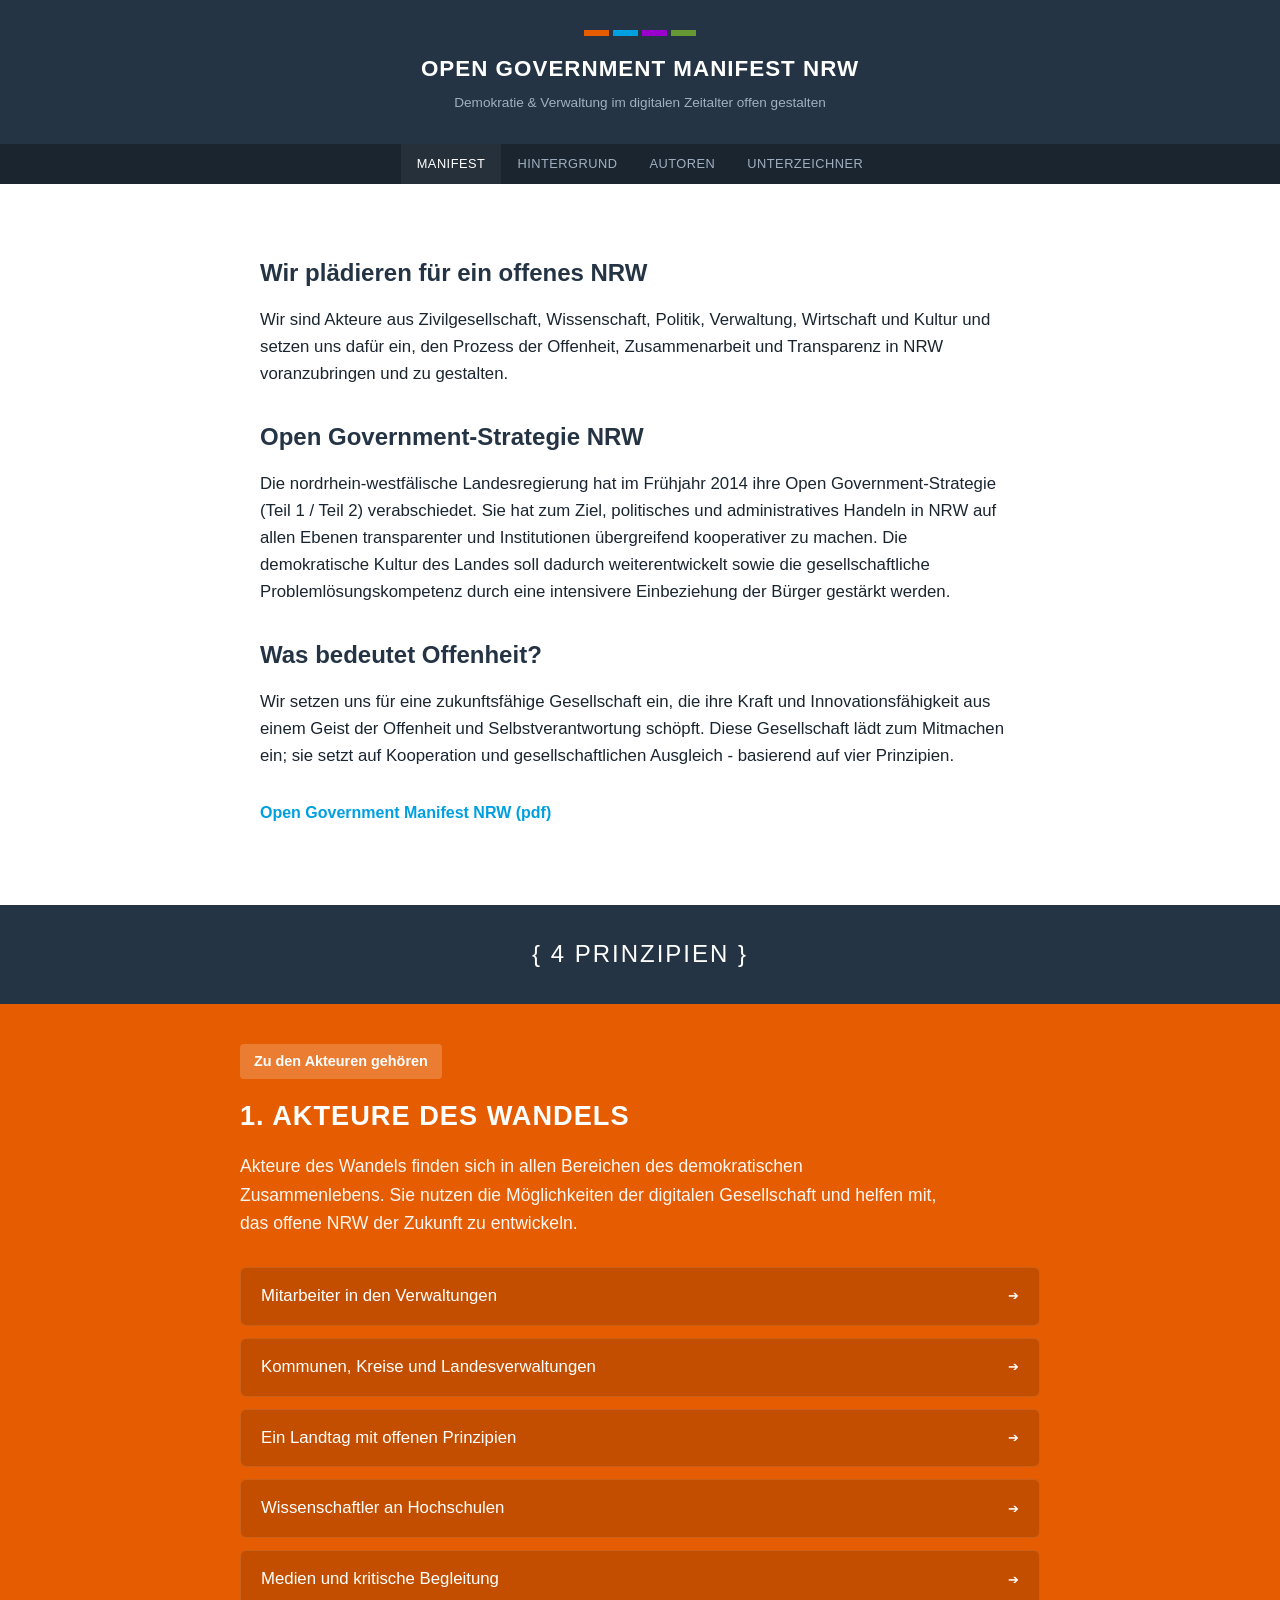
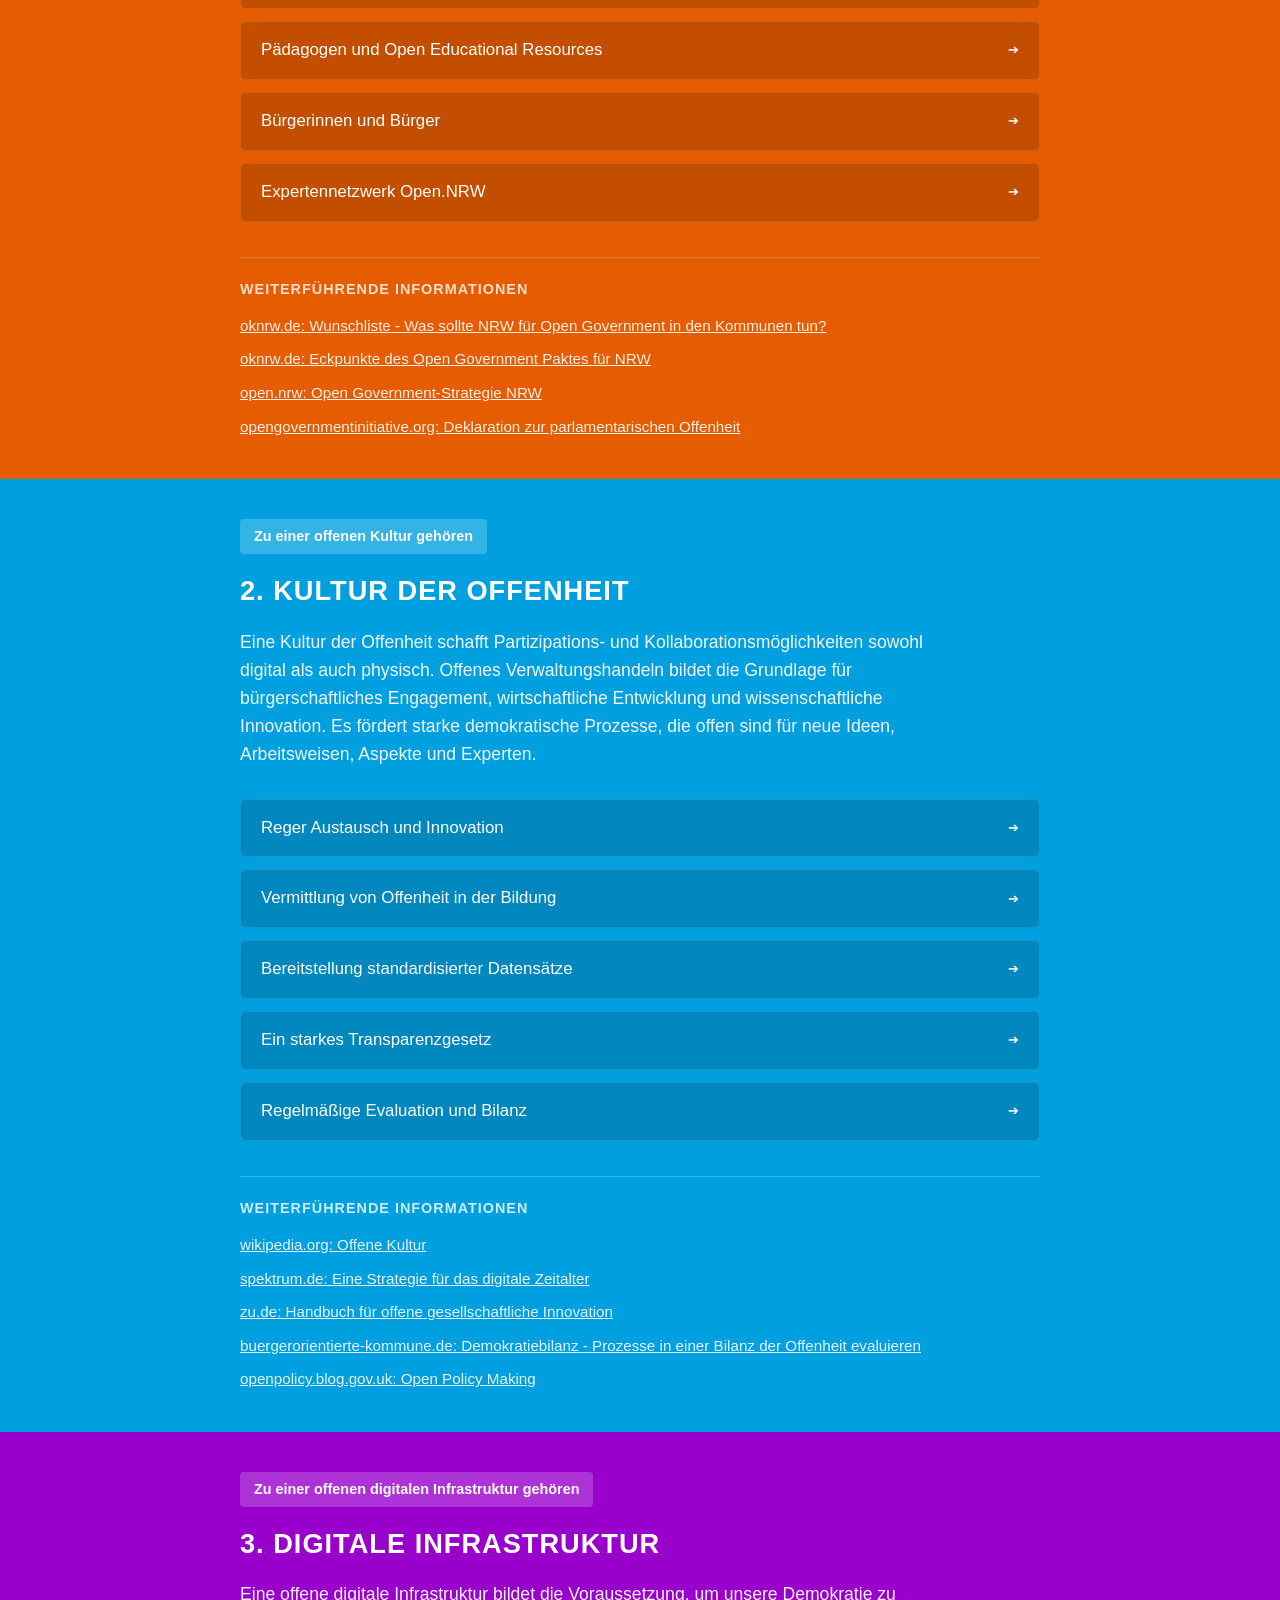
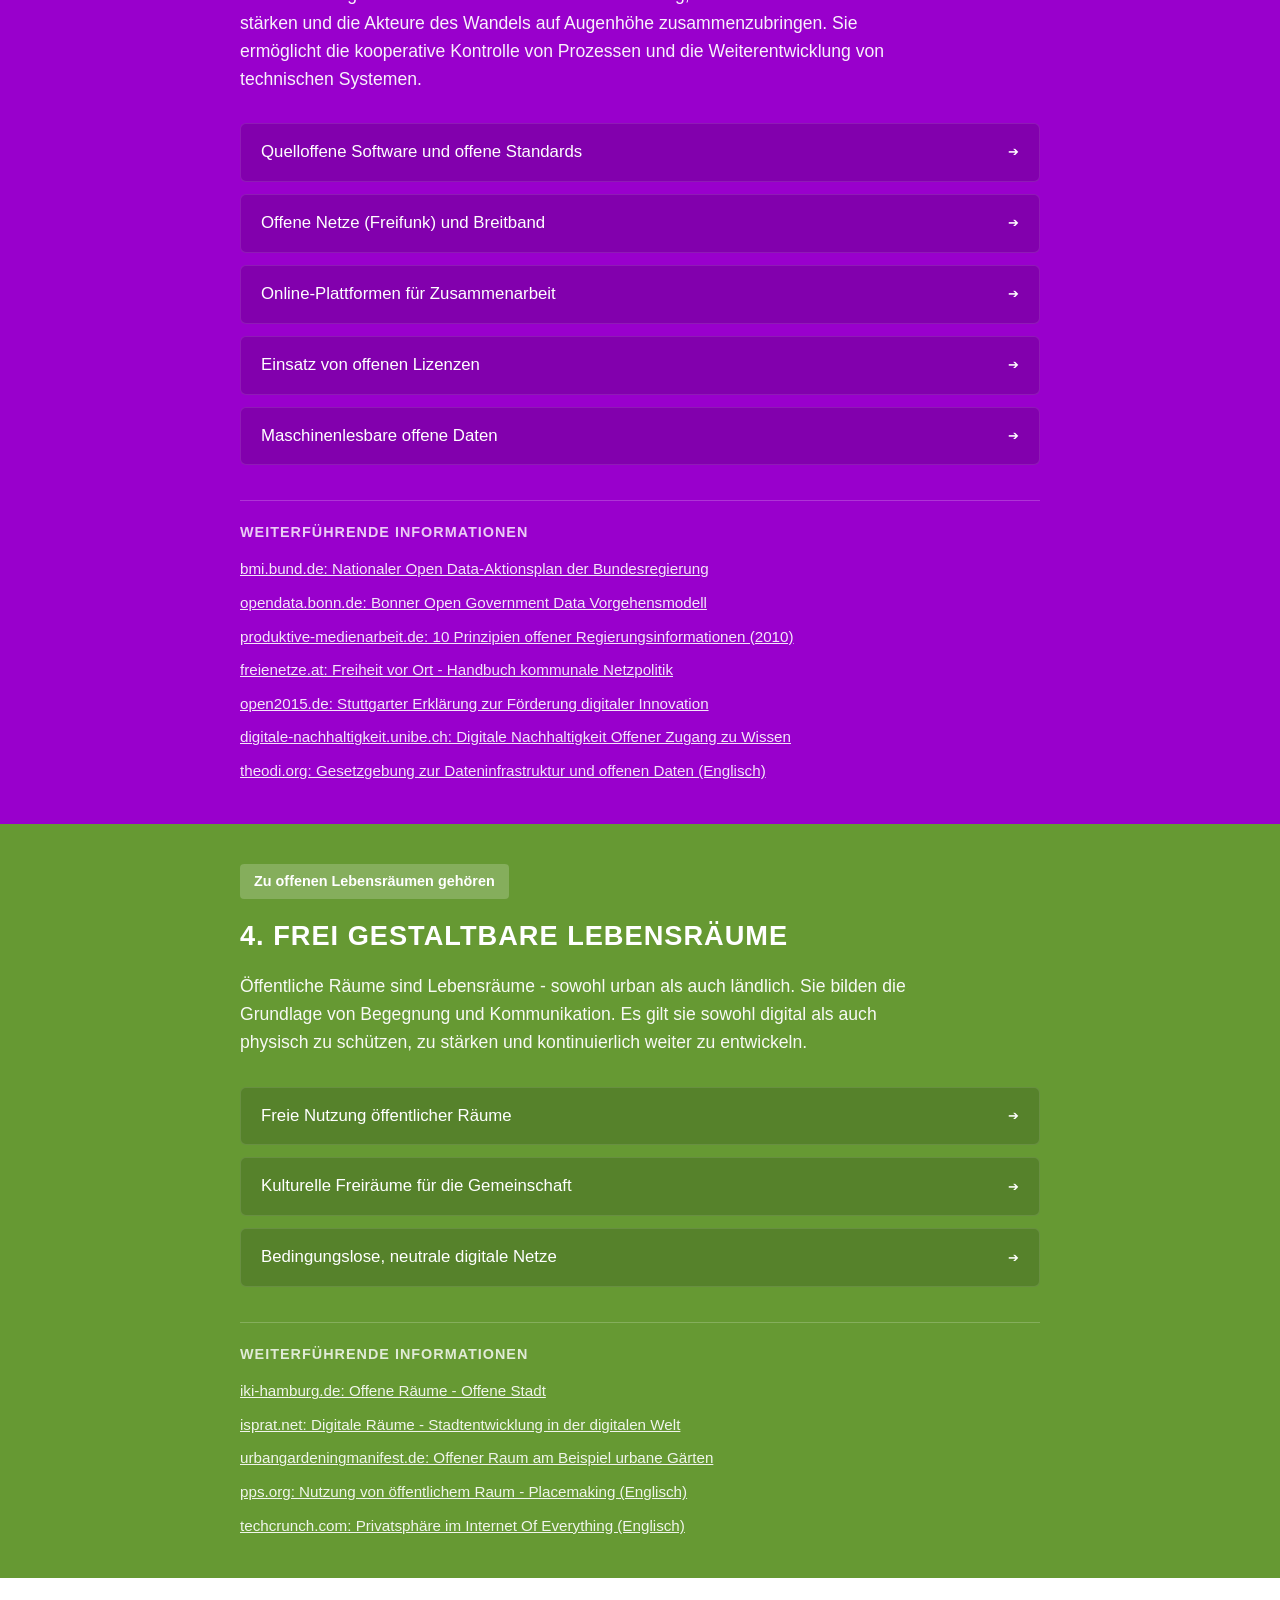
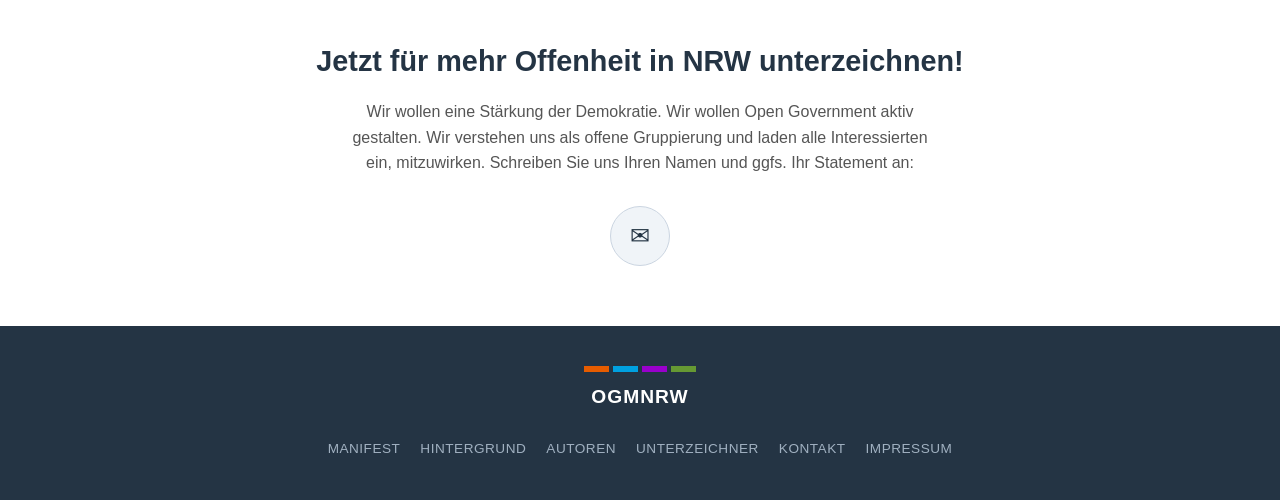
==== docs/index.html @ a428dbbc "Ordner website/ → docs/ umbenennen, index_all.html entfernen Für GitHub Pages muss der Ordner docs/ " ====
<!DOCTYPE html>
<html lang="de">
<head>
    <meta charset="UTF-8">
    <meta name="viewport" content="width=device-width, initial-scale=1.0">
    <title>Open Government Manifest NRW</title>
    <link rel="stylesheet" href="style.css">
</head>
<body>

    <header>
        <div class="logo-container">
            <div class="logo-bars">
                <div class="bar orange"></div>
                <div class="bar blue"></div>
                <div class="bar purple"></div>
                <div class="bar green"></div>
            </div>
            <div class="logo-text">
                <h1>Open Government Manifest NRW</h1>
                <p>Demokratie & Verwaltung im digitalen Zeitalter offen gestalten</p>
            </div>
        </div>
    </header>

    <nav class="page-nav">
        <a href="index.html" class="active">Manifest</a>
        <a href="hintergrund.html">Hintergrund</a>
        <a href="autoren.html">Autoren</a>
        <a href="unterzeichner.html">Unterzeichner</a>
    </nav>

    <main class="container">
        <section class="intro-section">
            <h2>Wir plädieren für ein offenes NRW</h2>
            <p>Wir sind Akteure aus Zivilgesellschaft, Wissenschaft, Politik, Verwaltung, Wirtschaft und Kultur und setzen uns dafür ein, den Prozess der Offenheit, Zusammenarbeit und Transparenz in NRW voranzubringen und zu gestalten.</p>

            <h2>Open Government-Strategie NRW</h2>
            <p>Die nordrhein-westfälische Landesregierung hat im Frühjahr 2014 ihre Open Government-Strategie (Teil 1 / Teil 2) verabschiedet. Sie hat zum Ziel, politisches und administratives Handeln in NRW auf allen Ebenen transparenter und Institutionen übergreifend kooperativer zu machen. Die demokratische Kultur des Landes soll dadurch weiterentwickelt sowie die gesellschaftliche Problemlösungskompetenz durch eine intensivere Einbeziehung der Bürger gestärkt werden.</p>

            <h2>Was bedeutet Offenheit?</h2>
            <p>Wir setzen uns für eine zukunftsfähige Gesellschaft ein, die ihre Kraft und Innovationsfähigkeit aus einem Geist der Offenheit und Selbstverantwortung schöpft. Diese Gesellschaft lädt zum Mitmachen ein; sie setzt auf Kooperation und gesellschaftlichen Ausgleich - basierend auf vier Prinzipien.</p>

            <a href="#" class="download-link">Open Government Manifest NRW (pdf)</a>
        </section>
    </main>

    <div class="prinzipien-header">
        { 4 PRINZIPIEN }
    </div>

    <section class="prinzip-section p1">
        <div class="prinzip-main-content">
            <div class="prinzip-badge">Zu den Akteuren gehören</div>
            <h3>1. Akteure des Wandels</h3>
            <p>Akteure des Wandels finden sich in allen Bereichen des demokratischen Zusammenlebens. Sie nutzen die Möglichkeiten der digitalen Gesellschaft und helfen mit, das offene NRW der Zukunft zu entwickeln.</p>

            <div class="sub-accordion">
                <div class="sub-accordion-header">Mitarbeiter in den Verwaltungen <span class="sub-accordion-icon">➔</span></div>
                <div class="sub-accordion-body"><div class="sub-accordion-content">Mitarbeiter in den Verwaltungen, die offene Schnittstellen in ihrer Arbeit entwickeln und sich für eine Öffnung der Daten einsetzen sowie diese nach innen und nach außen nutzbar machen und nutzen.</div></div>
            </div>
            <div class="sub-accordion">
                <div class="sub-accordion-header">Kommunen, Kreise und Landesverwaltungen <span class="sub-accordion-icon">➔</span></div>
                <div class="sub-accordion-body"><div class="sub-accordion-content">Kommunen, Kreise und Landesverwaltungen bzw. -einrichtungen, die ihre politischen und administrativen Prozesse öffnen, um Bürger und Wirtschaft einzubeziehen.</div></div>
            </div>
            <div class="sub-accordion">
                <div class="sub-accordion-header">Ein Landtag mit offenen Prinzipien <span class="sub-accordion-icon">➔</span></div>
                <div class="sub-accordion-body"><div class="sub-accordion-content">Ein Landtag, der die in der Deklaration zur parlamentarischen Offenheit definierten Prinzipien als seine eigenen annimmt und in seiner gesamten Organisation aktiv lebt.</div></div>
            </div>
            <div class="sub-accordion">
                <div class="sub-accordion-header">Wissenschaftler an Hochschulen <span class="sub-accordion-icon">➔</span></div>
                <div class="sub-accordion-body"><div class="sub-accordion-content">Wissenschaftler an Hochschulen, die ihre Forschungsdaten offenlegen und in frei zugänglichen Publikationen veröffentlichen.</div></div>
            </div>
            <div class="sub-accordion">
                <div class="sub-accordion-header">Medien und kritische Begleitung <span class="sub-accordion-icon">➔</span></div>
                <div class="sub-accordion-body"><div class="sub-accordion-content">Medien, die den Prozess kritisch begleiten, offene Daten selber nutzen, aufbereiten und der Öffentlichkeit zugänglich machen.</div></div>
            </div>
            <div class="sub-accordion">
                <div class="sub-accordion-header">Pädagogen und Open Educational Resources <span class="sub-accordion-icon">➔</span></div>
                <div class="sub-accordion-body"><div class="sub-accordion-content">Pädagogen, die ihre Lehr- und Lernmaterialien zur freien Verwendung als Open Educational Resource (OER) bereitstellen.</div></div>
            </div>
            <div class="sub-accordion">
                <div class="sub-accordion-header">Bürgerinnen und Bürger <span class="sub-accordion-icon">➔</span></div>
                <div class="sub-accordion-body"><div class="sub-accordion-content">Bürgerinnen und Bürger, die sich für eine demokratische Erneuerung auf den verschiedenen staatlichen Ebenen einsetzen und vielfältigste Kompetenzen einbringen.</div></div>
            </div>
            <div class="sub-accordion">
                <div class="sub-accordion-header">Expertennetzwerk Open.NRW <span class="sub-accordion-icon">➔</span></div>
                <div class="sub-accordion-body"><div class="sub-accordion-content">Das Expertennetzwerk Open.NRW als (kommunales) Kompetenzzentrum für Offenheit in NRW, um die verfügbaren Ressourcen für ein zukunftsfähiges und demokratisches Land transparent zu bündeln.</div></div>
            </div>

            <div class="info-links">
                <h4>Weiterführende Informationen</h4>
                <ul>
                    <li><a href="#">oknrw.de: Wunschliste - Was sollte NRW für Open Government in den Kommunen tun?</a></li>
                    <li><a href="#">oknrw.de: Eckpunkte des Open Government Paktes für NRW</a></li>
                    <li><a href="#">open.nrw: Open Government-Strategie NRW</a></li>
                    <li><a href="#">opengovernmentinitiative.org: Deklaration zur parlamentarischen Offenheit</a></li>
                </ul>
            </div>
        </div>
    </section>

    <section class="prinzip-section p2">
        <div class="prinzip-main-content">
            <div class="prinzip-badge">Zu einer offenen Kultur gehören</div>
            <h3>2. Kultur der Offenheit</h3>
            <p>Eine Kultur der Offenheit schafft Partizipations- und Kollaborationsmöglichkeiten sowohl digital als auch physisch. Offenes Verwaltungshandeln bildet die Grundlage für bürgerschaftliches Engagement, wirtschaftliche Entwicklung und wissenschaftliche Innovation. Es fördert starke demokratische Prozesse, die offen sind für neue Ideen, Arbeitsweisen, Aspekte und Experten.</p>

            <div class="sub-accordion">
                <div class="sub-accordion-header">Reger Austausch und Innovation <span class="sub-accordion-icon">➔</span></div>
                <div class="sub-accordion-body"><div class="sub-accordion-content">Ein reger Austausch zwischen allen Akteuren zur Förderung der Innovation - auch und vor allem in der Verwaltung. Durch Mobilisierung von internem und externem Wissen auf Augenhöhe können Veränderungsprozesse besser und schneller vollzogen werden.</div></div>
            </div>
            <div class="sub-accordion">
                <div class="sub-accordion-header">Vermittlung von Offenheit in der Bildung <span class="sub-accordion-icon">➔</span></div>
                <div class="sub-accordion-body"><div class="sub-accordion-content">Vermittlung von Offenheit, Transparenz, Medienkompetenz, Inklusion und Integration in der Bildung. Die informationelle Selbstbestimmung muss rechtlich und technisch abgesichert werden.</div></div>
            </div>
            <div class="sub-accordion">
                <div class="sub-accordion-header">Bereitstellung standardisierter Datensätze <span class="sub-accordion-icon">➔</span></div>
                <div class="sub-accordion-body"><div class="sub-accordion-content">Die selbstverständliche Bereitstellung von Ergebnissen des Verwaltungshandelns in standardisierten Datensätzen. Die Offenlegung von amtlichen Daten stärkt unsere Demokratie und verringert die Korruption schon im Ansatz. Ergebnisse von Verwaltungsprozessen dürfen nicht verborgen bleiben. Land und Verwaltung haben hier nichts zu verbergen.</div></div>
            </div>
            <div class="sub-accordion">
                <div class="sub-accordion-header">Ein starkes Transparenzgesetz <span class="sub-accordion-icon">➔</span></div>
                <div class="sub-accordion-body"><div class="sub-accordion-content">Ein Transparenzgesetz, damit Verträge zur Daseinsvorsorge, Gutachten, Statistiken, Verwaltungsvorschriften, öffentliche Pläne, Geodaten und vieles mehr für jedermann einfach in einem zentralen und kostenlosen Informationsregister veröffentlicht werden.</div></div>
            </div>
            <div class="sub-accordion">
                <div class="sub-accordion-header">Regelmäßige Evaluation und Bilanz <span class="sub-accordion-icon">➔</span></div>
                <div class="sub-accordion-body"><div class="sub-accordion-content">Eine regelmäßige Evaluation der Prozesse in einer Bilanz der Offenheit, die alle Akteure in ständiger Zusammenarbeit erstellen.</div></div>
            </div>

            <div class="info-links">
                <h4>Weiterführende Informationen</h4>
                <ul>
                    <li><a href="#">wikipedia.org: Offene Kultur</a></li>
                    <li><a href="#">spektrum.de: Eine Strategie für das digitale Zeitalter</a></li>
                    <li><a href="#">zu.de: Handbuch für offene gesellschaftliche Innovation</a></li>
                    <li><a href="#">buergerorientierte-kommune.de: Demokratiebilanz - Prozesse in einer Bilanz der Offenheit evaluieren</a></li>
                    <li><a href="#">openpolicy.blog.gov.uk: Open Policy Making</a></li>
                </ul>
            </div>
        </div>
    </section>

    <section class="prinzip-section p3">
        <div class="prinzip-main-content">
            <div class="prinzip-badge">Zu einer offenen digitalen Infrastruktur gehören</div>
            <h3>3. Digitale Infrastruktur</h3>
            <p>Eine offene digitale Infrastruktur bildet die Voraussetzung, um unsere Demokratie zu stärken und die Akteure des Wandels auf Augenhöhe zusammenzubringen. Sie ermöglicht die kooperative Kontrolle von Prozessen und die Weiterentwicklung von technischen Systemen.</p>

            <div class="sub-accordion">
                <div class="sub-accordion-header">Quelloffene Software und offene Standards <span class="sub-accordion-icon">➔</span></div>
                <div class="sub-accordion-body"><div class="sub-accordion-content">Die Verwendung von quelloffener Software, offenen Schnittstellen und offenen Standards um Interoperabilität, Nachhaltigkeit und Innovationen zu stärken.</div></div>
            </div>
            <div class="sub-accordion">
                <div class="sub-accordion-header">Offene Netze (Freifunk) und Breitband <span class="sub-accordion-icon">➔</span></div>
                <div class="sub-accordion-body"><div class="sub-accordion-content">Die Bereitstellung von offenen Netzen (Freifunk) und der Ausbau des Breitbandnetzes.</div></div>
            </div>
            <div class="sub-accordion">
                <div class="sub-accordion-header">Online-Plattformen für Zusammenarbeit <span class="sub-accordion-icon">➔</span></div>
                <div class="sub-accordion-body"><div class="sub-accordion-content">Die Bereitstellung von Online-Plattformen und Werkzeugen um Dialog, Partizipation und Zusammenarbeit zu fördern.</div></div>
            </div>
            <div class="sub-accordion">
                <div class="sub-accordion-header">Einsatz von offenen Lizenzen <span class="sub-accordion-icon">➔</span></div>
                <div class="sub-accordion-body"><div class="sub-accordion-content">Der Einsatz von offenen Lizenzen, um den Zugang und die Weiterverarbeitung von Bildungs- und Wissensressourcen zu ermöglichen.</div></div>
            </div>
            <div class="sub-accordion">
                <div class="sub-accordion-header">Maschinenlesbare offene Daten <span class="sub-accordion-icon">➔</span></div>
                <div class="sub-accordion-body"><div class="sub-accordion-content">Die Bereitstellung von offenen Daten in strukturierter, maschinenlesbarer Form oder über eine offene Schnittstelle, sodass sie kostenfrei zugänglich sind und weiterverarbeitet und weiterverbreitet werden können.</div></div>
            </div>

            <div class="info-links">
                <h4>Weiterführende Informationen</h4>
                <ul>
                    <li><a href="#">bmi.bund.de: Nationaler Open Data-Aktionsplan der Bundesregierung</a></li>
                    <li><a href="#">opendata.bonn.de: Bonner Open Government Data Vorgehensmodell</a></li>
                    <li><a href="#">produktive-medienarbeit.de: 10 Prinzipien offener Regierungsinformationen (2010)</a></li>
                    <li><a href="#">freienetze.at: Freiheit vor Ort - Handbuch kommunale Netzpolitik</a></li>
                    <li><a href="#">open2015.de: Stuttgarter Erklärung zur Förderung digitaler Innovation</a></li>
                    <li><a href="#">digitale-nachhaltigkeit.unibe.ch: Digitale Nachhaltigkeit Offener Zugang zu Wissen</a></li>
                    <li><a href="#">theodi.org: Gesetzgebung zur Dateninfrastruktur und offenen Daten (Englisch)</a></li>
                </ul>
            </div>
        </div>
    </section>

    <section class="prinzip-section p4">
        <div class="prinzip-main-content">
            <div class="prinzip-badge">Zu offenen Lebensräumen gehören</div>
            <h3>4. Frei gestaltbare Lebensräume</h3>
            <p>Öffentliche Räume sind Lebensräume - sowohl urban als auch ländlich. Sie bilden die Grundlage von Begegnung und Kommunikation. Es gilt sie sowohl digital als auch physisch zu schützen, zu stärken und kontinuierlich weiter zu entwickeln.</p>

            <div class="sub-accordion">
                <div class="sub-accordion-header">Freie Nutzung öffentlicher Räume <span class="sub-accordion-icon">➔</span></div>
                <div class="sub-accordion-body"><div class="sub-accordion-content">Die freie Nutzung von öffentlichen Plätzen und Wegen als Orte der Begegnung ohne kommerziellen Zwang. Sie sind Teil einer lebenswerten und lebendigen Kommune.</div></div>
            </div>
            <div class="sub-accordion">
                <div class="sub-accordion-header">Kulturelle Freiräume für die Gemeinschaft <span class="sub-accordion-icon">➔</span></div>
                <div class="sub-accordion-body"><div class="sub-accordion-content">Kulturelle Freiräume, deren Bedeutung sich nicht nur am monetären Wert ihrer Flächen bemisst, sondern an der Relevanz für die Gemeinschaft.</div></div>
            </div>
            <div class="sub-accordion">
                <div class="sub-accordion-header">Bedingungslose, neutrale digitale Netze <span class="sub-accordion-icon">➔</span></div>
                <div class="sub-accordion-body"><div class="sub-accordion-content">Bedingungslos öffentliche und neutrale digitale Netze und Räume, die den Austausch von Information und die Kommunikation erweitern.</div></div>
            </div>

            <div class="info-links">
                <h4>Weiterführende Informationen</h4>
                <ul>
                    <li><a href="#">iki-hamburg.de: Offene Räume - Offene Stadt</a></li>
                    <li><a href="#">isprat.net: Digitale Räume - Stadtentwicklung in der digitalen Welt</a></li>
                    <li><a href="#">urbangardeningmanifest.de: Offener Raum am Beispiel urbane Gärten</a></li>
                    <li><a href="#">pps.org: Nutzung von öffentlichem Raum - Placemaking (Englisch)</a></li>
                    <li><a href="#">techcrunch.com: Privatsphäre im Internet Of Everything (Englisch)</a></li>
                </ul>
            </div>
        </div>
    </section>

    <section class="cta-section">
        <h2>Jetzt für mehr Offenheit in NRW unterzeichnen!</h2>
        <p>Wir wollen eine Stärkung der Demokratie. Wir wollen Open Government aktiv gestalten. Wir verstehen uns als offene Gruppierung und laden alle Interessierten ein, mitzuwirken. Schreiben Sie uns Ihren Namen und ggfs. Ihr Statement an:</p>
        <a href="mailto:info@example.com" class="mail-icon-btn" aria-label="E-Mail senden">
            ✉
        </a>
    </section>

    <footer>
        <div class="footer-content">
            <div class="footer-logo">
                <div class="logo-bars">
                    <div class="bar orange"></div>
                    <div class="bar blue"></div>
                    <div class="bar purple"></div>
                    <div class="bar green"></div>
                </div>
                <span>OGMNRW</span>
            </div>
            <nav class="footer-links">
                <a href="index.html">Manifest</a>
                <a href="hintergrund.html">Hintergrund</a>
                <a href="autoren.html">Autoren</a>
                <a href="unterzeichner.html">Unterzeichner</a>
                <a href="mailto:info@example.com">Kontakt</a>
                <a href="#">Impressum</a>
            </nav>
        </div>
    </footer>

    <script src="app.js"></script>
</body>
</html>
---- docs/style.css ----
/* --- Basis-Setup & Typografie --- */
* {
    box-sizing: border-box;
    margin: 0;
    padding: 0;
}

body {
    font-family: -apple-system, BlinkMacSystemFont, "Segoe UI", Roboto, Helvetica, Arial, sans-serif;
    color: #1a2530;
    background-color: #ffffff;
    line-height: 1.6;
}

h1, h2, h3, h4 {
    font-weight: 700;
}

/* --- Header (Zentriert) --- */
header {
    background-color: #243444;
    color: #ffffff;
    padding: 30px 20px;
    position: relative;
    display: flex;
    flex-direction: column;
    align-items: center;
    text-align: center;
}

.logo-container {
    display: flex;
    flex-direction: column;
    align-items: center;
    gap: 15px;
}

.logo-bars {
    display: flex;
    gap: 4px;
}

.bar {
    width: 25px;
    height: 6px;
}
.bar.orange { background-color: #e65c00; }
.bar.blue   { background-color: #00a0e0; }
.bar.purple { background-color: #9900cc; }
.bar.green  { background-color: #669933; }

.logo-text h1 {
    font-size: 1.4rem;
    letter-spacing: 1px;
    text-transform: uppercase;
    margin-bottom: 5px;
}

.logo-text p {
    font-size: 0.85rem;
    color: #a0b0c0;
    max-width: 500px;
}

.menu-toggle {
    position: absolute;
    right: 20px;
    top: 30px;
    background: none;
    border: none;
    color: white;
    font-size: 1.5rem;
    cursor: pointer;
}

/* --- Main Content (Intro) --- */
.container {
    max-width: 800px;
    margin: 0 auto;
    padding: 40px 20px;
}

.intro-section {
    margin-bottom: 40px;
}

.intro-section h2 {
    font-size: 1.5rem;
    margin-top: 30px;
    margin-bottom: 15px;
    color: #243444;
}

.intro-section p {
    margin-bottom: 15px;
    font-size: 1.05rem;
}

.download-link {
    display: inline-block;
    margin-top: 15px;
    color: #00a0e0;
    text-decoration: none;
    font-weight: bold;
}

.download-link:hover {
    text-decoration: underline;
}

/* --- Prinzipien Header --- */
.prinzipien-header {
    background-color: #243444;
    color: white;
    text-align: center;
    padding: 30px 20px;
    font-size: 1.5rem;
    text-transform: uppercase;
    letter-spacing: 2px;
}

/* --- Haupt-Blöcke (Prinzipien) --- */
.prinzip-section {
    color: white;
    padding: 40px 20px;
}

.prinzip-main-content {
    max-width: 800px;
    margin: 0 auto;
}

.prinzip-badge {
    display: inline-block;
    background-color: rgba(255, 255, 255, 0.2);
    padding: 6px 14px;
    border-radius: 4px;
    font-size: 0.9rem;
    margin-bottom: 15px;
    font-weight: bold;
}

.prinzip-section h3 {
    font-size: 1.7rem;
    text-transform: uppercase;
    margin-bottom: 15px;
    letter-spacing: 1px;
}

.prinzip-section > .prinzip-main-content > p {
    font-size: 1.1rem;
    max-width: 700px;
    opacity: 0.95;
    margin-bottom: 30px;
}

/* --- Absatz-Akkordeons --- */
.sub-accordion {
    background-color: rgba(0, 0, 0, 0.15);
    border-radius: 6px;
    margin-bottom: 12px;
    overflow: hidden;
    border: 1px solid rgba(255, 255, 255, 0.1);
}

.sub-accordion-header {
    padding: 15px 20px;
    cursor: pointer;
    display: flex;
    justify-content: space-between;
    align-items: center;
    gap: 15px;
    font-size: 1.05rem;
    font-weight: 500;
    user-select: none;
}

.sub-accordion-header:hover {
    background-color: rgba(255, 255, 255, 0.05);
}

.sub-accordion-icon {
    font-size: 0.8rem;
    transition: transform 0.2s ease;
    flex-shrink: 0;
}

.sub-accordion.active .sub-accordion-icon {
    transform: rotate(90deg);
}

.sub-accordion-body {
    max-height: 0;
    overflow: hidden;
    transition: max-height 0.25s ease-out;
    background-color: rgba(0, 0, 0, 0.08);
}

.sub-accordion.active .sub-accordion-body {
    max-height: 300px;
}

.sub-accordion-content {
    padding: 15px 20px 20px 20px;
    font-size: 1rem;
    opacity: 0.9;
    line-height: 1.5;
    border-top: 1px solid rgba(255, 255, 255, 0.05);
}

/* --- Link-Sektionen im Block --- */
.info-links {
    margin-top: 35px;
    border-top: 1px solid rgba(255, 255, 255, 0.2);
    padding-top: 20px;
}

.info-links h4 {
    font-size: 0.9rem;
    text-transform: uppercase;
    letter-spacing: 1px;
    margin-bottom: 12px;
    color: rgba(255, 255, 255, 0.8);
}

.info-links ul {
    list-style: none;
    display: flex;
    flex-direction: column;
    gap: 8px;
}

.info-links a {
    color: white;
    text-decoration: underline;
    font-size: 0.95rem;
    opacity: 0.9;
}

.info-links a:hover {
    opacity: 1;
}

/* Farb-Zuweisungen */
.p1 { background-color: #e65c00; }
.p2 { background-color: #00a0e0; }
.p3 { background-color: #9900cc; }
.p4 { background-color: #669933; }

/* --- Call to Action & Sign Section --- */
.cta-section {
    text-align: center;
    padding: 60px 20px;
    background-color: #ffffff;
}

.cta-section h2 {
    font-size: 1.8rem;
    margin-bottom: 15px;
    color: #243444;
}

.cta-section p {
    max-width: 600px;
    margin: 0 auto 30px auto;
    color: #555;
}

.mail-icon-btn {
    display: inline-flex;
    align-items: center;
    justify-content: center;
    width: 60px;
    height: 60px;
    border-radius: 50%;
    background-color: #f0f4f8;
    border: 1px solid #cbd5e1;
    color: #243444;
    font-size: 1.5rem;
    text-decoration: none;
    transition: background-color 0.2s;
}

.mail-icon-btn:hover {
    background-color: #e2e8f0;
}

/* --- Footer (Zentriert) --- */
footer {
    background-color: #243444;
    color: #ffffff;
    padding: 40px 20px;
    font-size: 0.85rem;
}

.footer-content {
    max-width: 1000px;
    margin: 0 auto;
    display: flex;
    flex-direction: column;
    align-items: center;
    gap: 25px;
    text-align: center;
}

.footer-logo {
    display: flex;
    flex-direction: column;
    align-items: center;
    gap: 10px;
}

.footer-logo span {
    font-weight: bold;
    font-size: 1.2rem;
    letter-spacing: 1px;
}

.footer-links {
    display: flex;
    flex-wrap: wrap;
    justify-content: center;
    gap: 20px;
}

.footer-links a {
    color: #a0b0c0;
    text-decoration: none;
    text-transform: uppercase;
    letter-spacing: 0.5px;
}

.footer-links a:hover {
    color: #ffffff;
}

/* --- Seiten-Navigation --- */
.page-nav {
    background-color: #1a2530;
    display: flex;
    justify-content: center;
    flex-wrap: wrap;
    padding: 0 20px;
}

.page-nav a {
    color: #a0b0c0;
    text-decoration: none;
    padding: 10px 16px;
    font-size: 0.8rem;
    text-transform: uppercase;
    letter-spacing: 0.5px;
    display: block;
}

.page-nav a:hover,
.page-nav a.active {
    color: #ffffff;
    background-color: rgba(255, 255, 255, 0.05);
}

/* --- Abschnitts-Titel (Autoren, Hintergrund, Unterzeichner) --- */
.section-title {
    font-size: 1.6rem;
    color: #243444;
    margin-top: 10px;
    margin-bottom: 30px;
    text-transform: uppercase;
    letter-spacing: 1px;
    border-bottom: 2px solid #243444;
    padding-bottom: 8px;
    text-align: center;
}

/* Direkte Absätze im Container (Hintergrund-Seite) */
.container > p {
    margin-bottom: 20px;
    font-size: 1.05rem;
}

/* --- Personen-Karten (Autoren-Seite) --- */
.person-card {
    background: #f8fafc;
    border: 1px solid #e2e8f0;
    border-radius: 8px;
    padding: 25px;
    margin-bottom: 25px;
    display: flex;
    flex-direction: column;
    gap: 15px;
}

.person-card.kern {
    border-left: 5px solid #00a0e0;
}

.person-card.unterstuetzer {
    border-left: 5px solid #669933;
}

.person-header {
    display: flex;
    align-items: center;
    gap: 20px;
}

.avatar-placeholder {
    width: 60px;
    height: 60px;
    background-color: #cbd5e1;
    border-radius: 50%;
    display: flex;
    align-items: center;
    justify-content: center;
    color: #475569;
    font-weight: bold;
    font-size: 1.2rem;
    flex-shrink: 0;
}

.person-name {
    font-size: 1.3rem;
    color: #243444;
    font-weight: 700;
}

.quote {
    font-style: italic;
    color: #475569;
    padding-left: 15px;
    border-left: 3px solid #cbd5e1;
    font-size: 1.05rem;
}

.bio {
    font-size: 0.95rem;
    color: #334155;
}

/* --- Hintergrund-Seite --- */
.question-box {
    background-color: #f1f5f9;
    border-left: 4px solid #00a0e0;
    padding: 20px;
    margin: 30px 0;
    border-radius: 0 6px 6px 0;
}

.question-box h3 {
    font-size: 1.2rem;
    color: #1e293b;
    margin-bottom: 10px;
    line-height: 1.4;
}

.question-box p {
    margin-bottom: 0;
    font-weight: 600;
    color: #00a0e0;
}

.sub-heading {
    font-size: 1.3rem;
    margin-top: 35px;
    margin-bottom: 15px;
    border-left: 4px solid #e65c00;
    padding-left: 12px;
    color: #243444;
}

/* --- Unterzeichner-Seite --- */
.sig-list {
    display: flex;
    flex-direction: column;
    gap: 15px;
}

.sig-card {
    background: #f8fafc;
    border: 1px solid #e2e8f0;
    border-left: 4px solid #243444;
    border-radius: 6px;
    padding: 18px 20px;
}

.sig-header {
    font-size: 1.1rem;
    margin-bottom: 5px;
}

.sig-name {
    font-weight: 700;
    color: #1a2530;
}

.sig-title {
    color: #475569;
    font-size: 0.95rem;
    margin-left: 5px;
}

.sig-quote {
    font-style: italic;
    color: #334155;
    margin-top: 8px;
    padding-left: 12px;
    border-left: 2px solid #cbd5e1;
    font-size: 0.98rem;
}
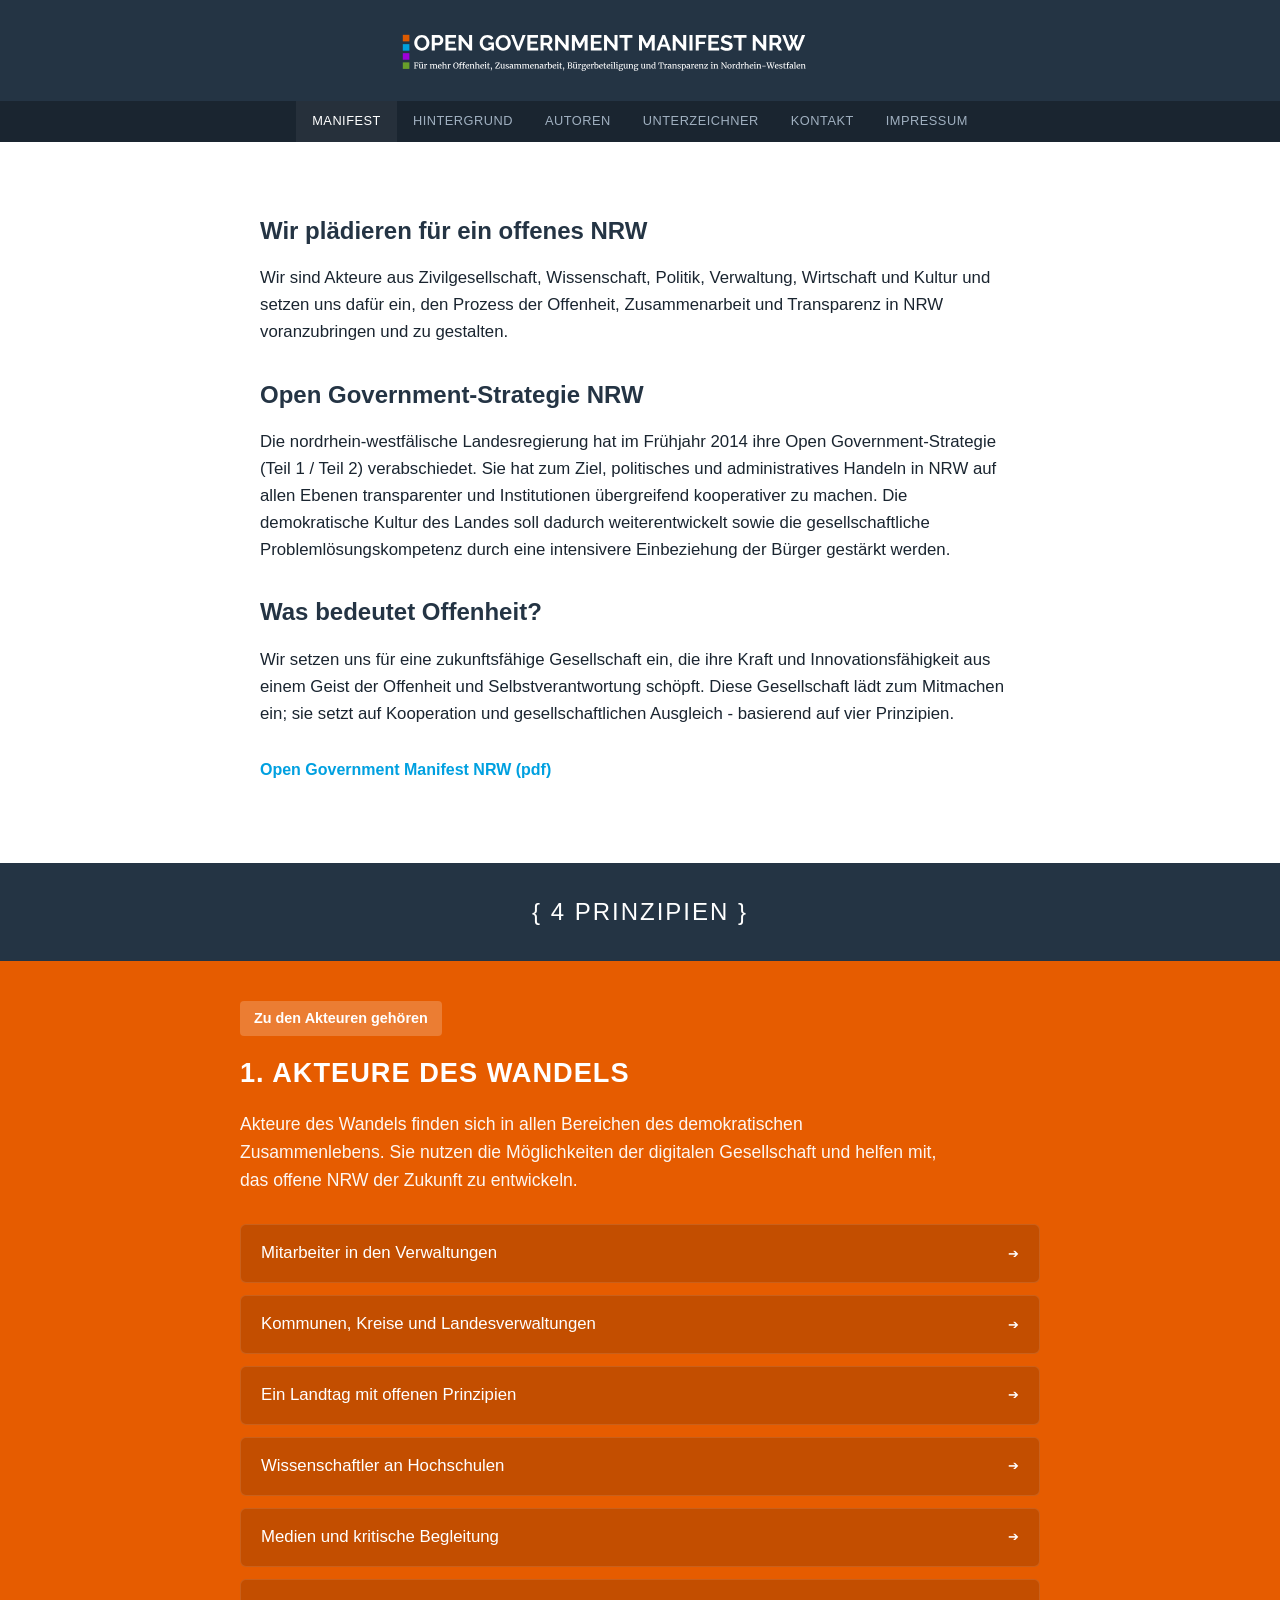
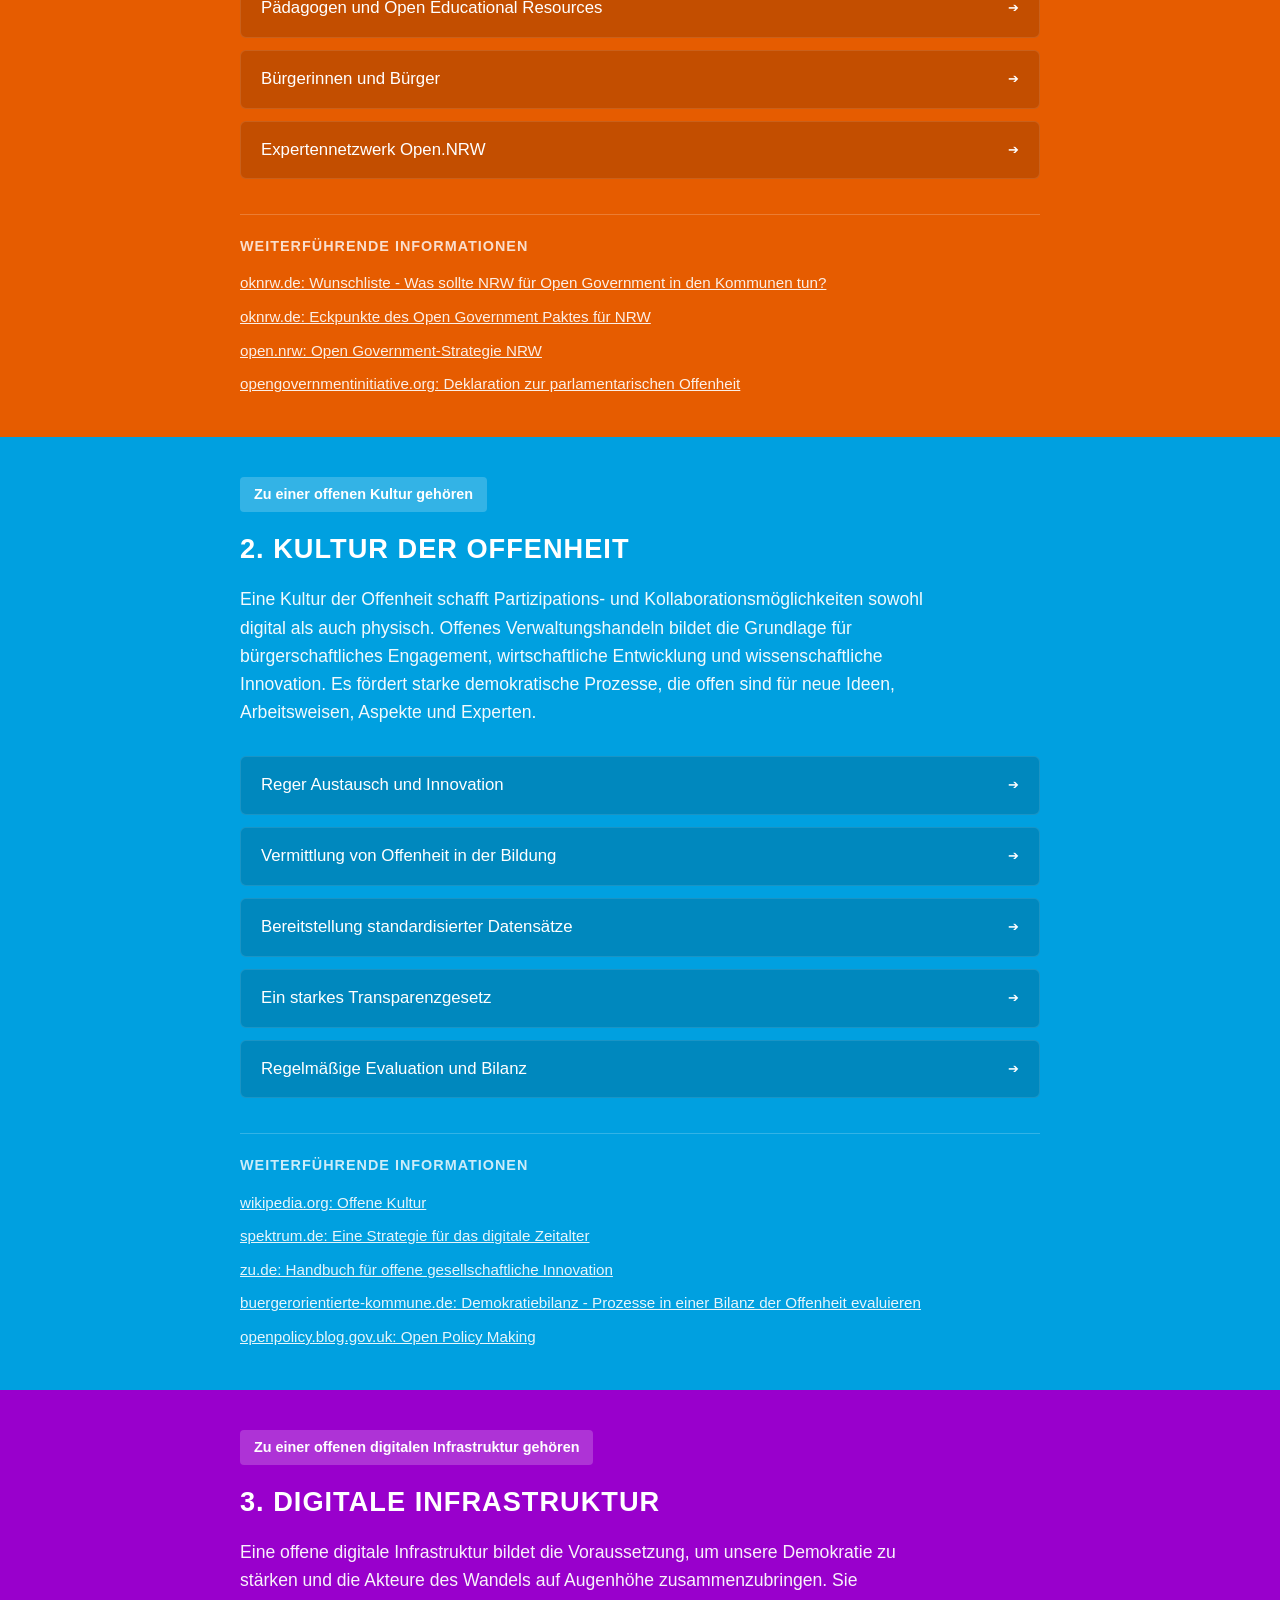
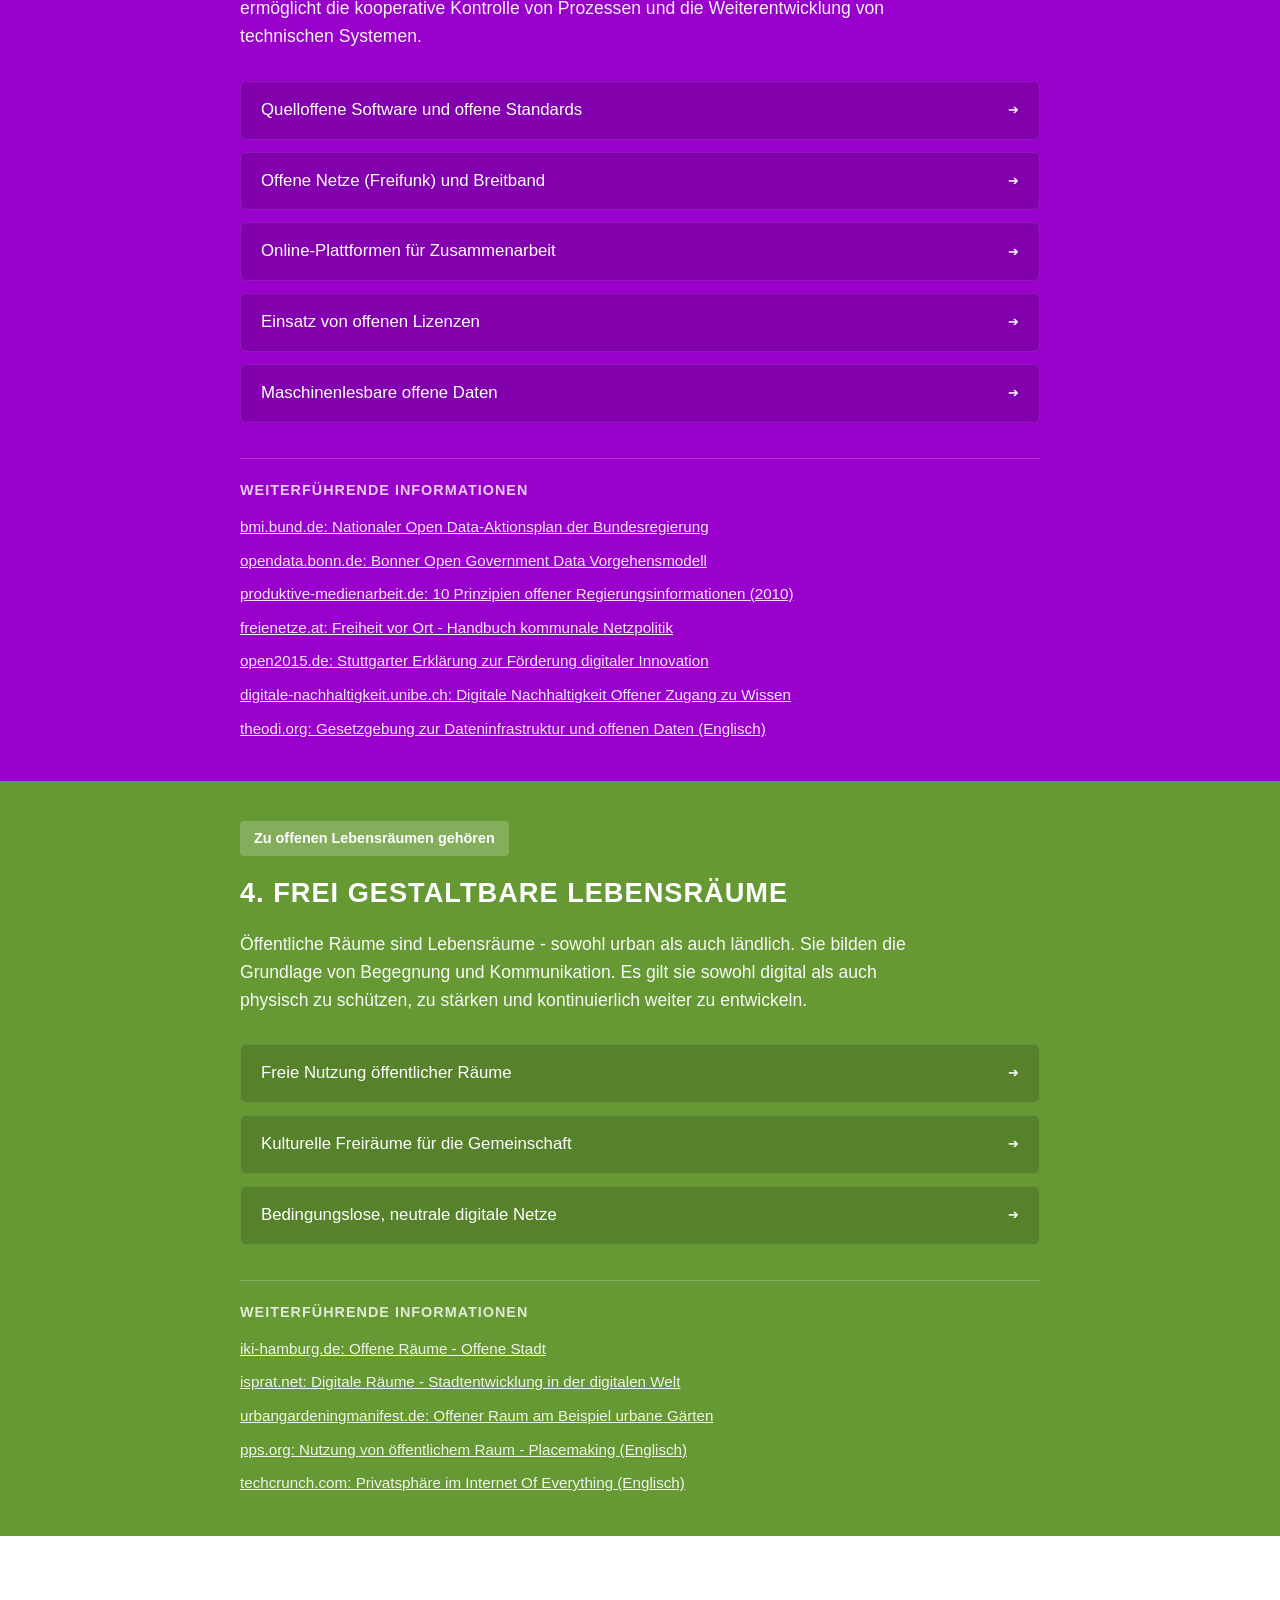
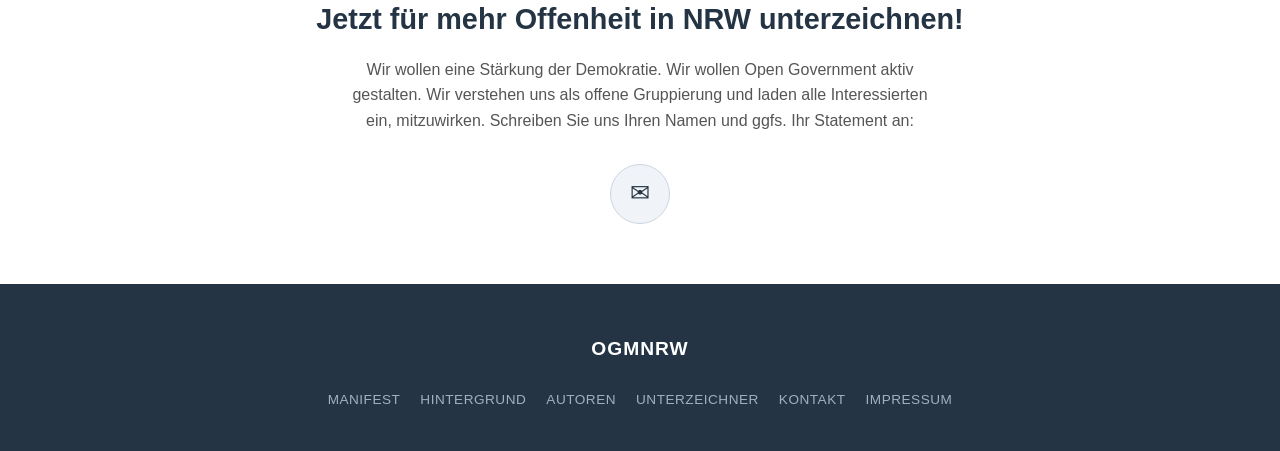
==== commit d04b974e: "Add photos, org logos, SVG header logo, Impressum and Kontakt pages - Replace colored bars header wi" ====
--- a/docs/index.html
+++ b/docs/index.html
@@ -9,18 +9,7 @@
 <body>
 
     <header>
-        <div class="logo-container">
-            <div class="logo-bars">
-                <div class="bar orange"></div>
-                <div class="bar blue"></div>
-                <div class="bar purple"></div>
-                <div class="bar green"></div>
-            </div>
-            <div class="logo-text">
-                <h1>Open Government Manifest NRW</h1>
-                <p>Demokratie & Verwaltung im digitalen Zeitalter offen gestalten</p>
-            </div>
-        </div>
+        <a href="index.html"><img src="pics/logo_ogmnrw_5.svg" alt="Open Government Manifest NRW" class="header-logo"></a>
     </header>
 
     <nav class="page-nav">
@@ -28,6 +17,8 @@
         <a href="hintergrund.html">Hintergrund</a>
         <a href="autoren.html">Autoren</a>
         <a href="unterzeichner.html">Unterzeichner</a>
+        <a href="kontakt.html">Kontakt</a>
+        <a href="impressum.html">Impressum</a>
     </nav>
 
     <main class="container">
@@ -238,8 +229,8 @@
                 <a href="hintergrund.html">Hintergrund</a>
                 <a href="autoren.html">Autoren</a>
                 <a href="unterzeichner.html">Unterzeichner</a>
-                <a href="mailto:info@example.com">Kontakt</a>
-                <a href="#">Impressum</a>
+                <a href="kontakt.html">Kontakt</a>
+                <a href="impressum.html">Impressum</a>
             </nav>
         </div>
     </footer>
--- a/docs/style.css
+++ b/docs/style.css
@@ -16,50 +16,20 @@
     font-weight: 700;
 }
 
-/* --- Header (Zentriert) --- */
+/* --- Header --- */
 header {
     background-color: #243444;
-    color: #ffffff;
-    padding: 30px 20px;
-    position: relative;
-    display: flex;
-    flex-direction: column;
-    align-items: center;
-    text-align: center;
-}
-
-.logo-container {
-    display: flex;
-    flex-direction: column;
-    align-items: center;
-    gap: 15px;
-}
-
-.logo-bars {
-    display: flex;
-    gap: 4px;
-}
-
-.bar {
-    width: 25px;
-    height: 6px;
-}
-.bar.orange { background-color: #e65c00; }
-.bar.blue   { background-color: #00a0e0; }
-.bar.purple { background-color: #9900cc; }
-.bar.green  { background-color: #669933; }
-
-.logo-text h1 {
-    font-size: 1.4rem;
-    letter-spacing: 1px;
-    text-transform: uppercase;
-    margin-bottom: 5px;
-}
-
-.logo-text p {
-    font-size: 0.85rem;
-    color: #a0b0c0;
-    max-width: 500px;
+    padding: 25px 20px;
+    display: flex;
+    justify-content: center;
+    align-items: center;
+}
+
+.header-logo {
+    max-width: 480px;
+    width: 85%;
+    height: auto;
+    display: block;
 }
 
 .menu-toggle {
@@ -378,6 +348,46 @@
     font-size: 1.05rem;
 }
 
+/* --- Personen-Fotos --- */
+.person-photo {
+    width: 70px;
+    height: 70px;
+    border-radius: 50%;
+    object-fit: cover;
+    flex-shrink: 0;
+}
+
+/* --- Organisations-Logos --- */
+.org-logos-section {
+    margin-top: 50px;
+    padding-top: 30px;
+    border-top: 2px solid #e2e8f0;
+    text-align: center;
+}
+
+.org-logos {
+    display: flex;
+    flex-wrap: wrap;
+    justify-content: center;
+    align-items: center;
+    gap: 30px 40px;
+    margin-top: 25px;
+}
+
+.org-logo {
+    max-height: 65px;
+    max-width: 160px;
+    width: auto;
+    height: auto;
+    object-fit: contain;
+    opacity: 0.8;
+    transition: opacity 0.2s;
+}
+
+.org-logo:hover {
+    opacity: 1;
+}
+
 /* --- Personen-Karten (Autoren-Seite) --- */
 .person-card {
     background: #f8fafc;
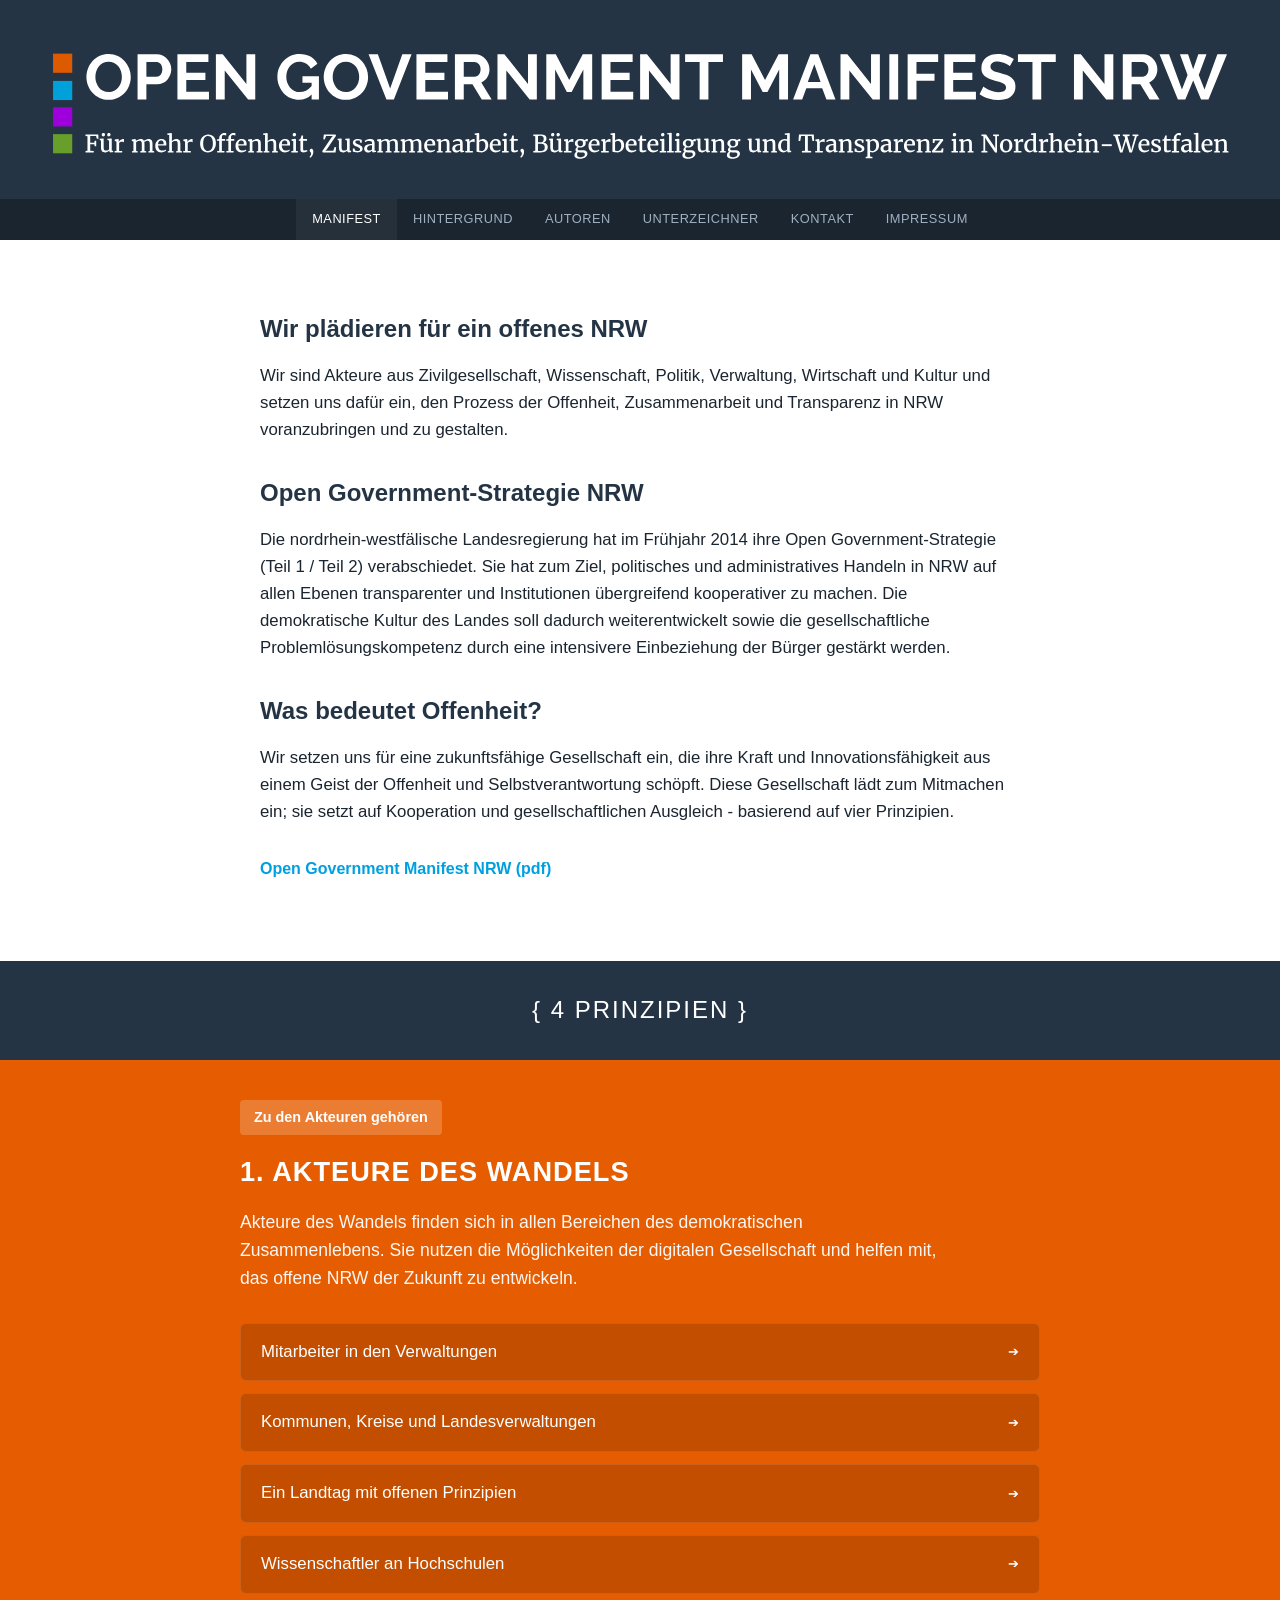
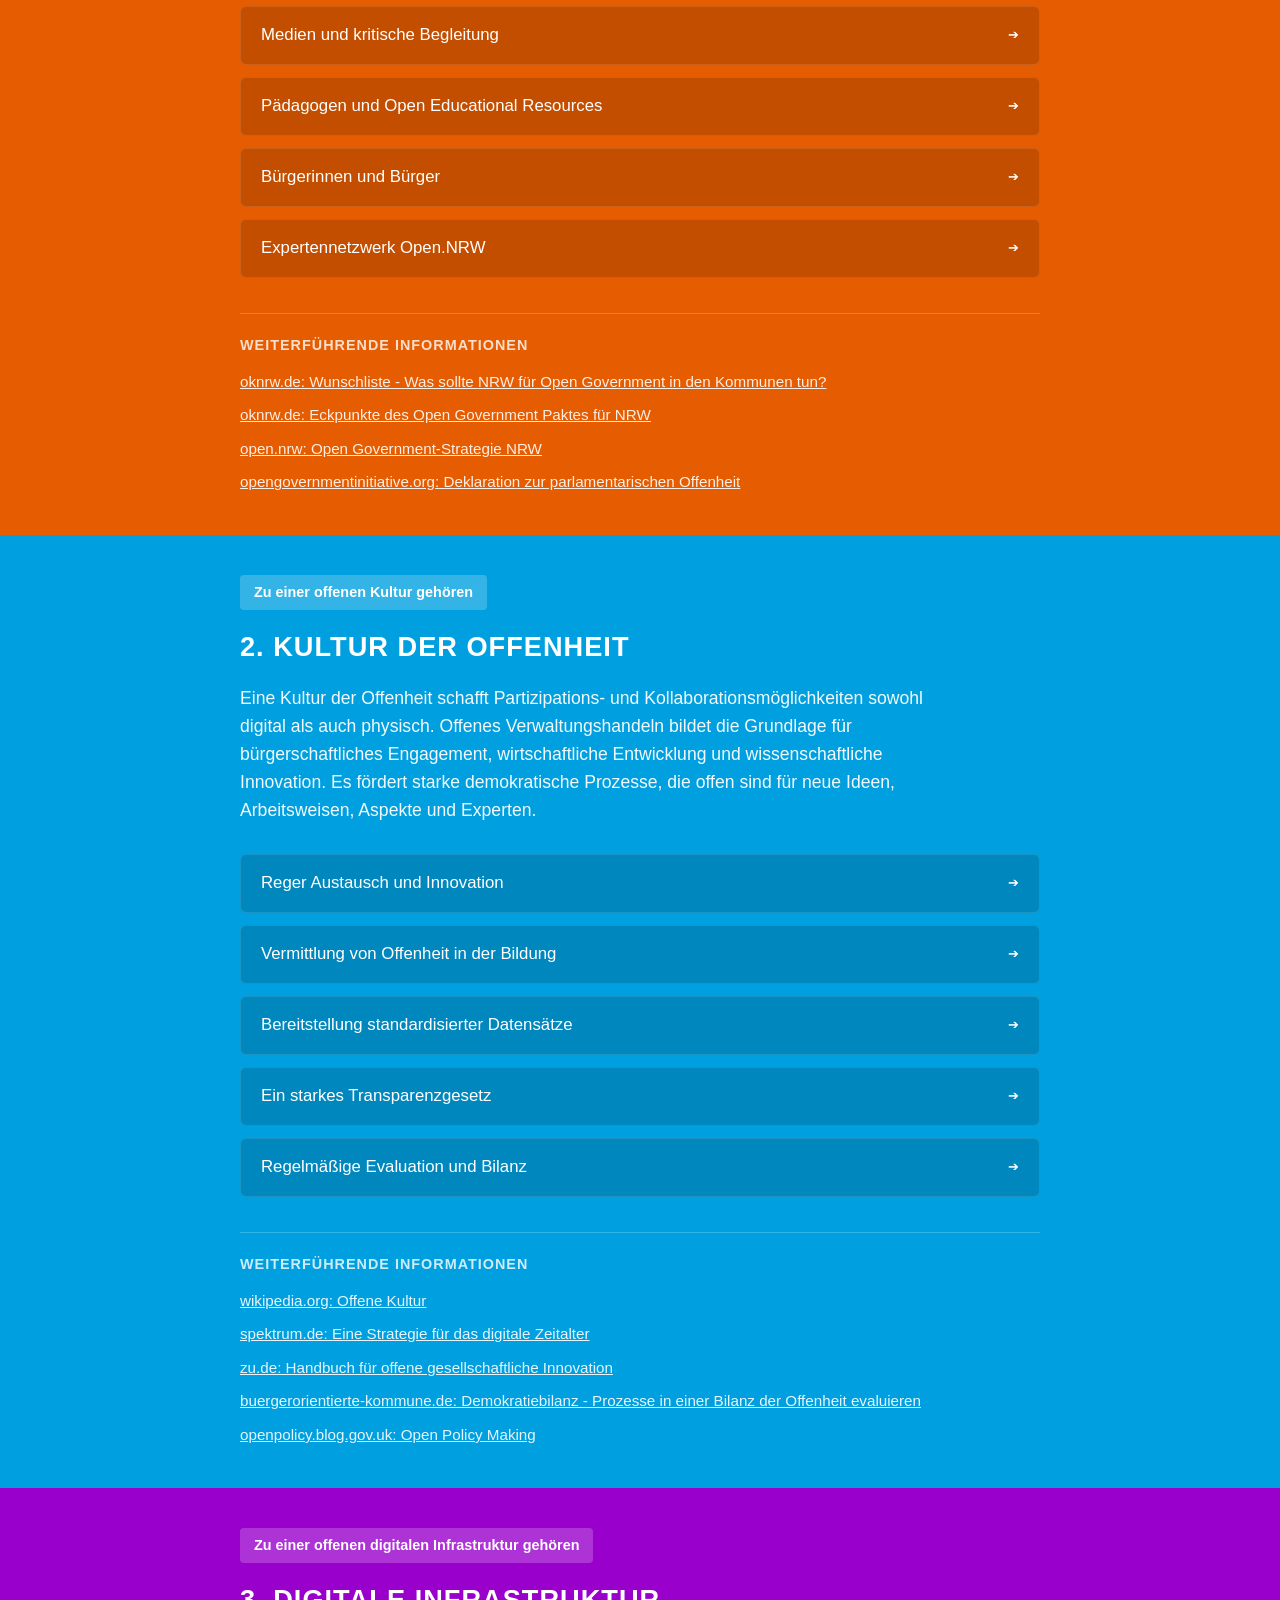
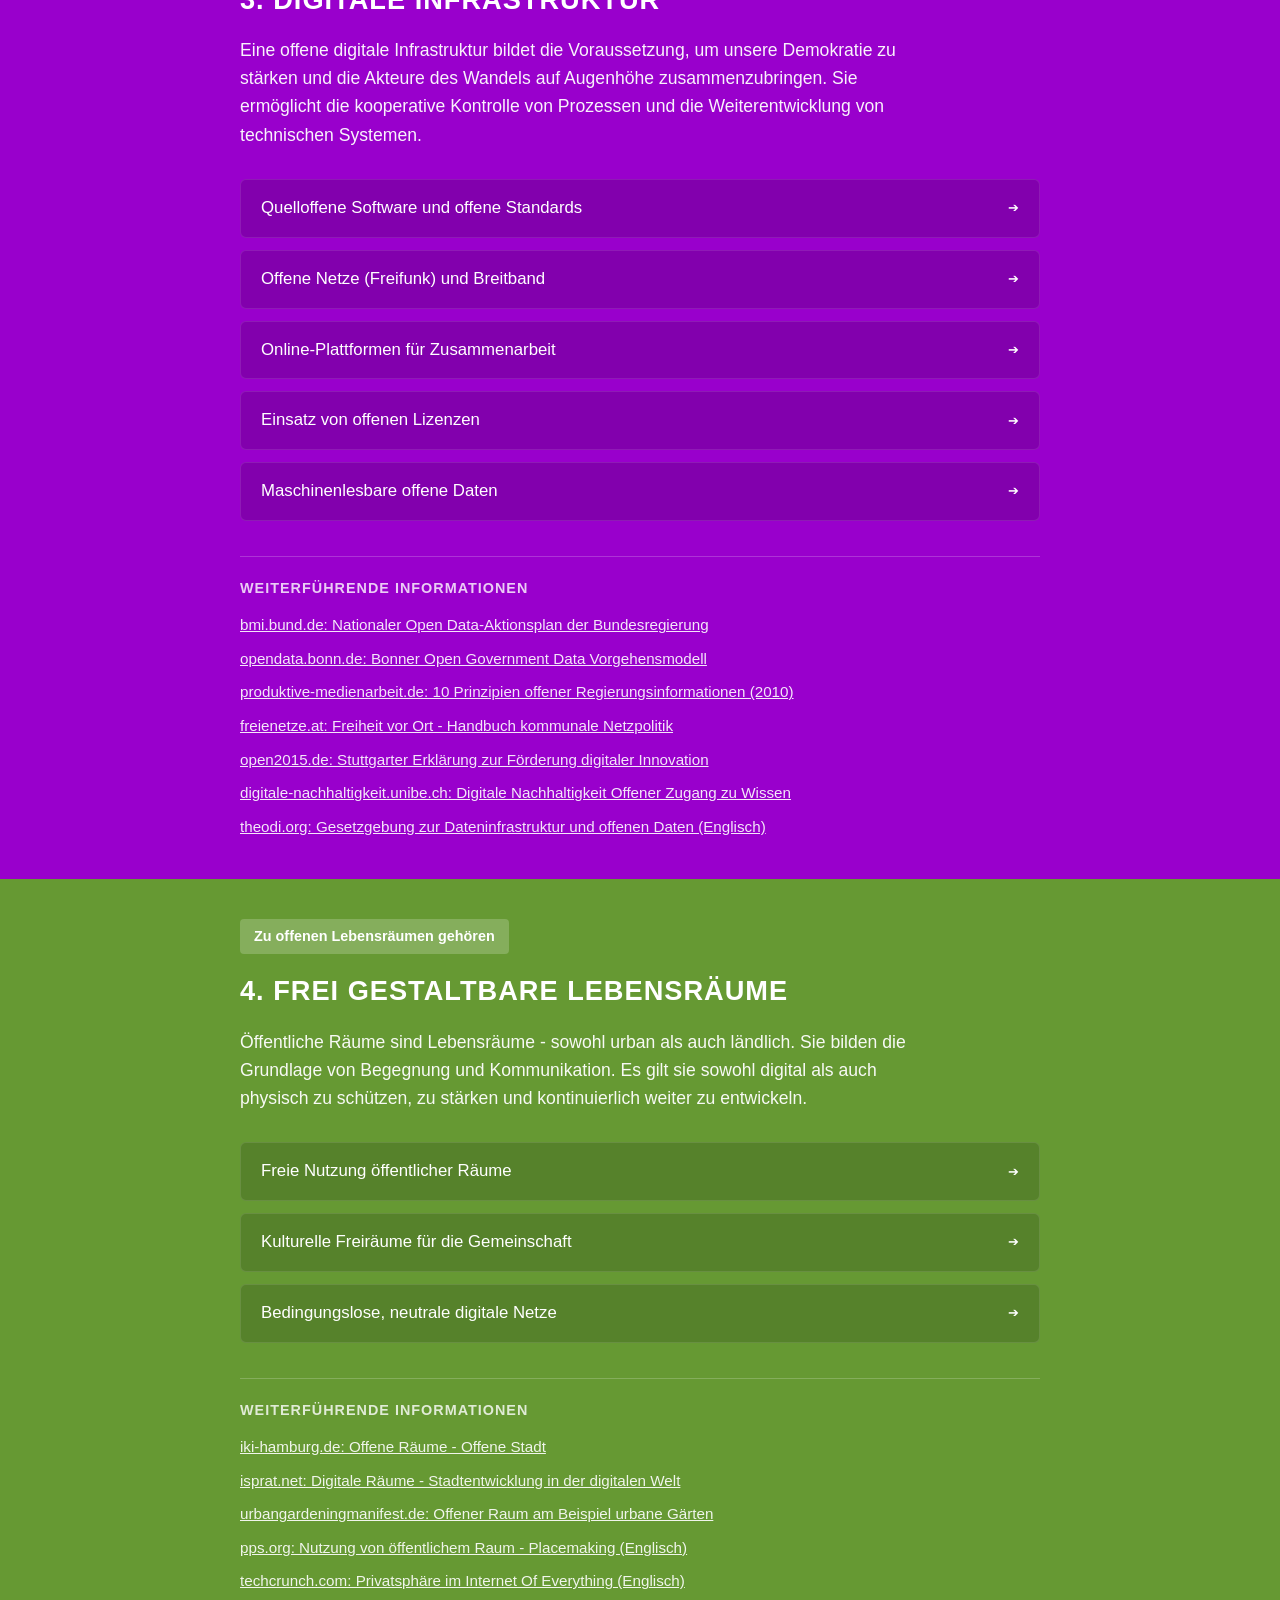
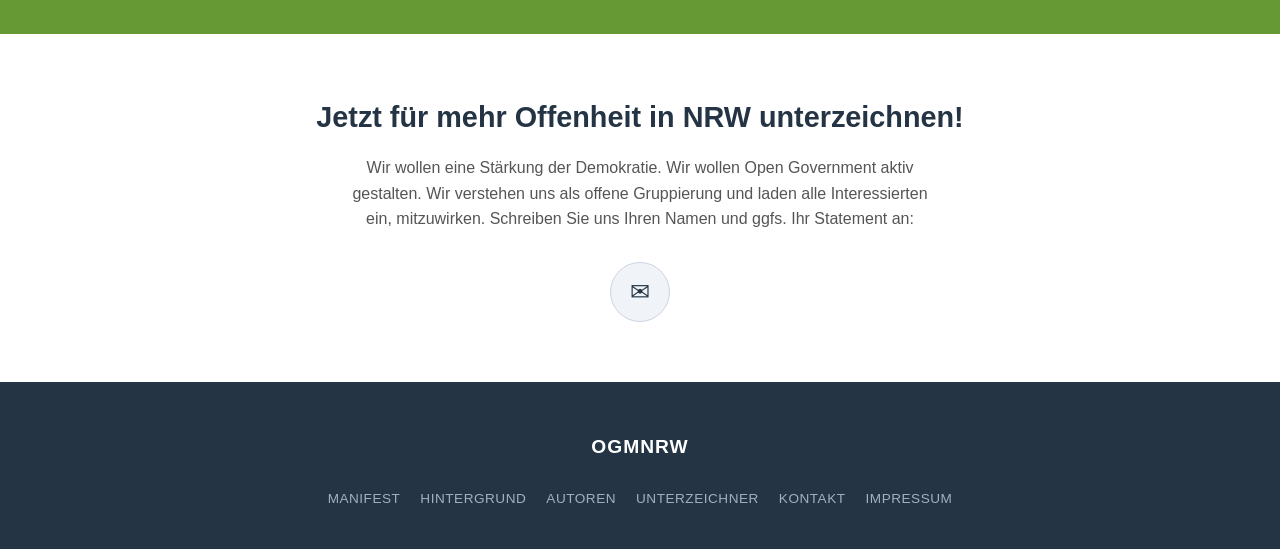
==== commit c6ff962f: "Update contact/imprint content, email, PDF link and logo width - Set all emails to info@oknrw.de - L" ====
--- a/docs/index.html
+++ b/docs/index.html
@@ -32,7 +32,7 @@
             <h2>Was bedeutet Offenheit?</h2>
             <p>Wir setzen uns für eine zukunftsfähige Gesellschaft ein, die ihre Kraft und Innovationsfähigkeit aus einem Geist der Offenheit und Selbstverantwortung schöpft. Diese Gesellschaft lädt zum Mitmachen ein; sie setzt auf Kooperation und gesellschaftlichen Ausgleich - basierend auf vier Prinzipien.</p>
 
-            <a href="#" class="download-link">Open Government Manifest NRW (pdf)</a>
+            <a href="https://github.com/OKNRW/Open-Government-Manifest-NRW/blob/master/OpenGovernmentManifest_NRW.pdf" class="download-link" target="_blank" rel="noopener">Open Government Manifest NRW (pdf)</a>
         </section>
     </main>
 
@@ -208,7 +208,7 @@
     <section class="cta-section">
         <h2>Jetzt für mehr Offenheit in NRW unterzeichnen!</h2>
         <p>Wir wollen eine Stärkung der Demokratie. Wir wollen Open Government aktiv gestalten. Wir verstehen uns als offene Gruppierung und laden alle Interessierten ein, mitzuwirken. Schreiben Sie uns Ihren Namen und ggfs. Ihr Statement an:</p>
-        <a href="mailto:info@example.com" class="mail-icon-btn" aria-label="E-Mail senden">
+        <a href="mailto:info@oknrw.de" class="mail-icon-btn" aria-label="E-Mail senden">
             ✉
         </a>
     </section>
--- a/docs/style.css
+++ b/docs/style.css
@@ -26,8 +26,8 @@
 }
 
 .header-logo {
-    max-width: 480px;
-    width: 85%;
+    max-width: 100%;
+    width: 100%;
     height: auto;
     display: block;
 }
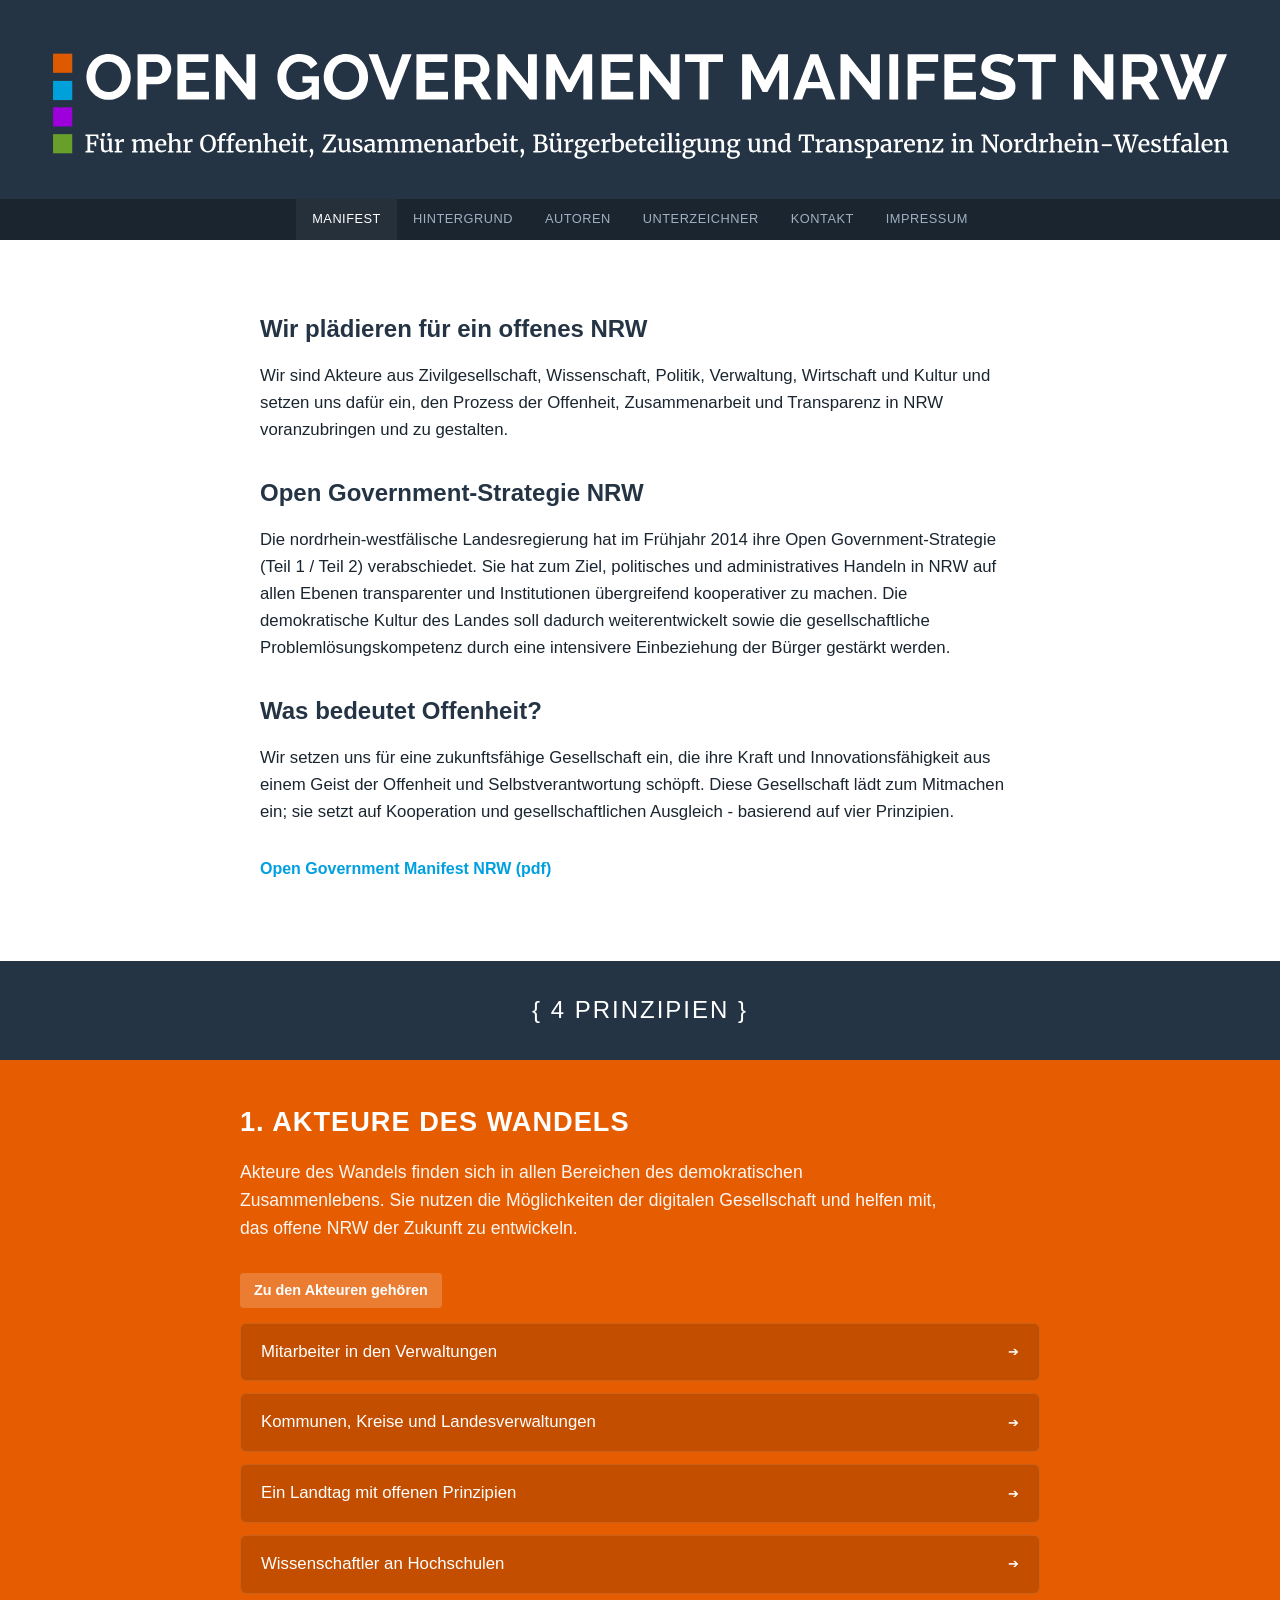
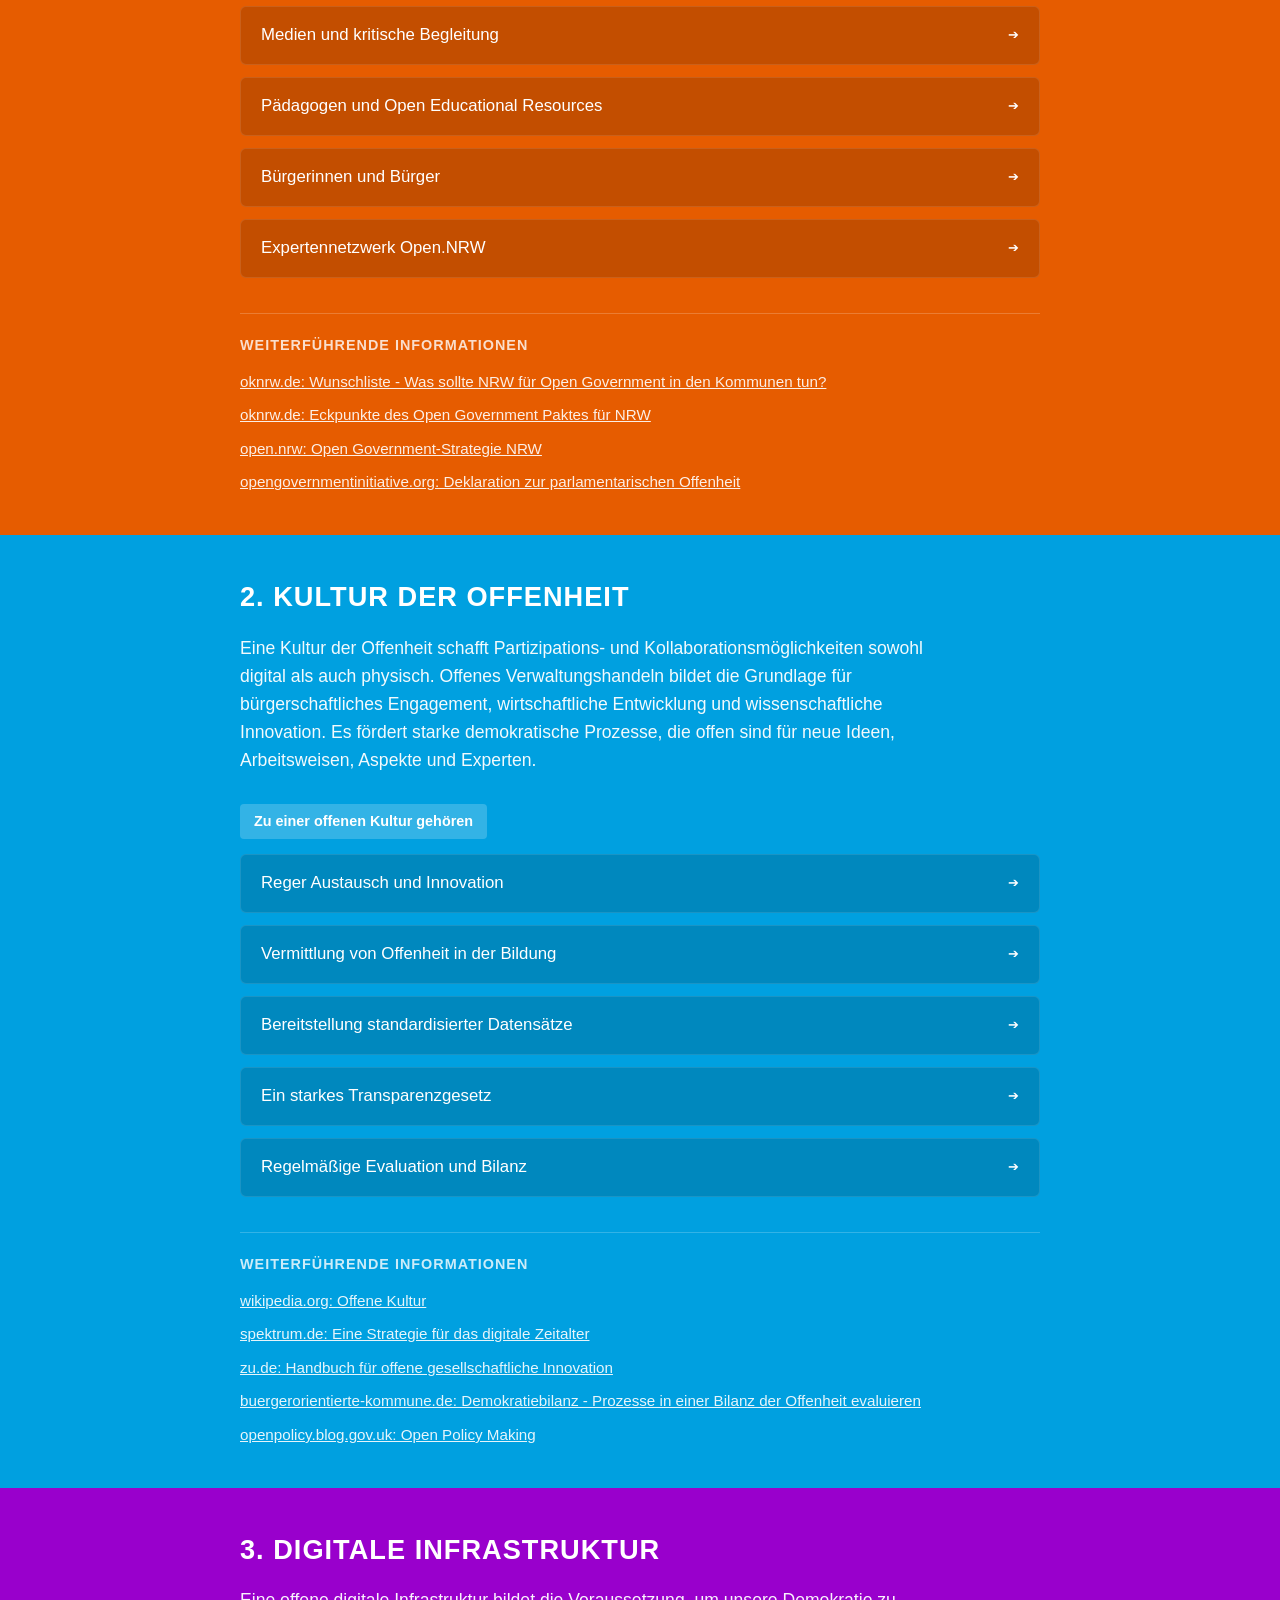
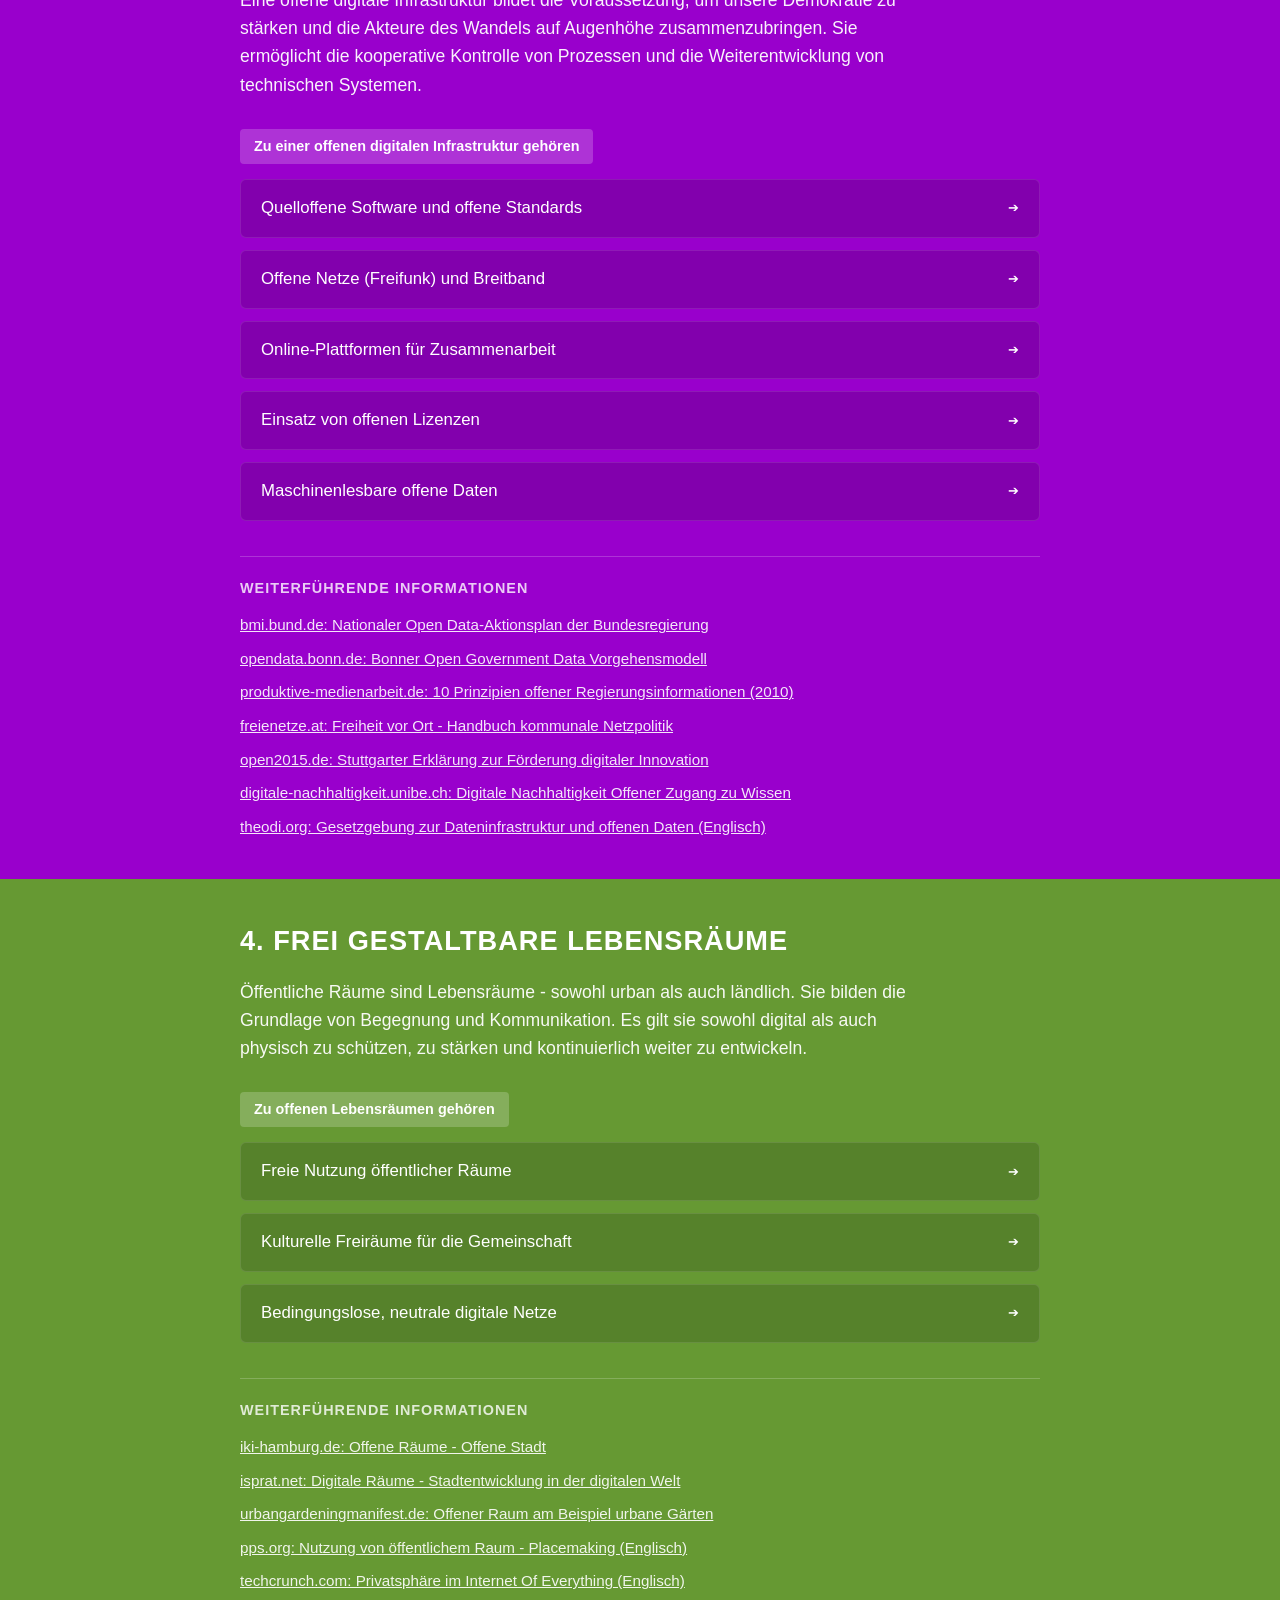
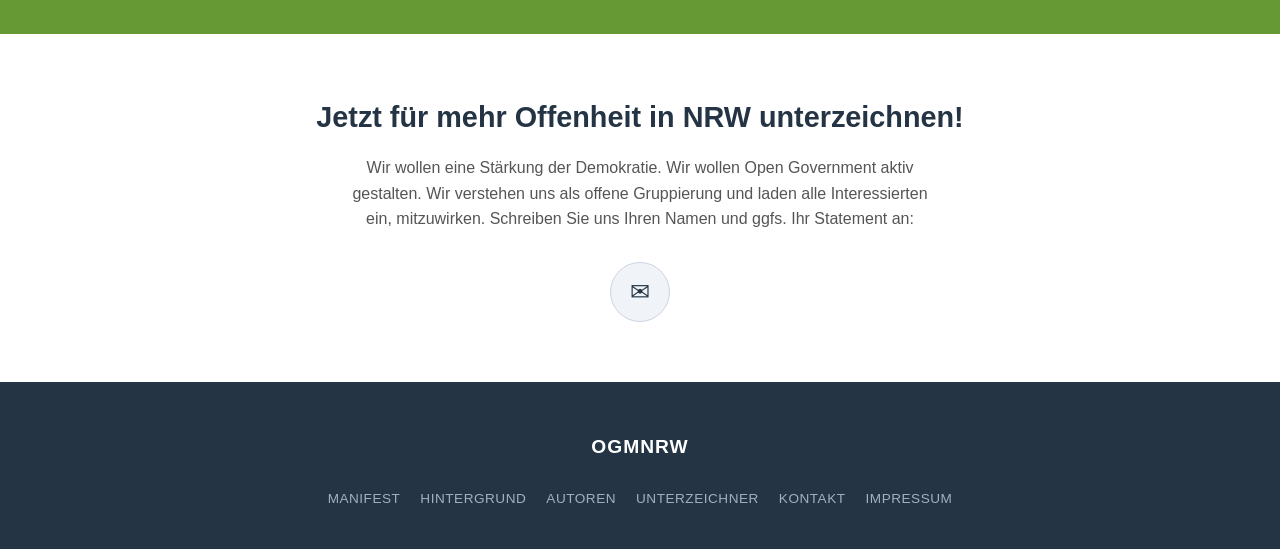
==== commit d82ab128: "Rename Kernautoren, resize photos/logos, reorder badges on manifest - autoren.html: rename section '" ====
--- a/docs/index.html
+++ b/docs/index.html
@@ -42,9 +42,9 @@
 
     <section class="prinzip-section p1">
         <div class="prinzip-main-content">
-            <div class="prinzip-badge">Zu den Akteuren gehören</div>
             <h3>1. Akteure des Wandels</h3>
             <p>Akteure des Wandels finden sich in allen Bereichen des demokratischen Zusammenlebens. Sie nutzen die Möglichkeiten der digitalen Gesellschaft und helfen mit, das offene NRW der Zukunft zu entwickeln.</p>
+            <div class="prinzip-badge">Zu den Akteuren gehören</div>
 
             <div class="sub-accordion">
                 <div class="sub-accordion-header">Mitarbeiter in den Verwaltungen <span class="sub-accordion-icon">➔</span></div>
@@ -93,9 +93,9 @@
 
     <section class="prinzip-section p2">
         <div class="prinzip-main-content">
-            <div class="prinzip-badge">Zu einer offenen Kultur gehören</div>
             <h3>2. Kultur der Offenheit</h3>
             <p>Eine Kultur der Offenheit schafft Partizipations- und Kollaborationsmöglichkeiten sowohl digital als auch physisch. Offenes Verwaltungshandeln bildet die Grundlage für bürgerschaftliches Engagement, wirtschaftliche Entwicklung und wissenschaftliche Innovation. Es fördert starke demokratische Prozesse, die offen sind für neue Ideen, Arbeitsweisen, Aspekte und Experten.</p>
+            <div class="prinzip-badge">Zu einer offenen Kultur gehören</div>
 
             <div class="sub-accordion">
                 <div class="sub-accordion-header">Reger Austausch und Innovation <span class="sub-accordion-icon">➔</span></div>
@@ -133,9 +133,9 @@
 
     <section class="prinzip-section p3">
         <div class="prinzip-main-content">
-            <div class="prinzip-badge">Zu einer offenen digitalen Infrastruktur gehören</div>
             <h3>3. Digitale Infrastruktur</h3>
             <p>Eine offene digitale Infrastruktur bildet die Voraussetzung, um unsere Demokratie zu stärken und die Akteure des Wandels auf Augenhöhe zusammenzubringen. Sie ermöglicht die kooperative Kontrolle von Prozessen und die Weiterentwicklung von technischen Systemen.</p>
+            <div class="prinzip-badge">Zu einer offenen digitalen Infrastruktur gehören</div>
 
             <div class="sub-accordion">
                 <div class="sub-accordion-header">Quelloffene Software und offene Standards <span class="sub-accordion-icon">➔</span></div>
@@ -175,9 +175,9 @@
 
     <section class="prinzip-section p4">
         <div class="prinzip-main-content">
-            <div class="prinzip-badge">Zu offenen Lebensräumen gehören</div>
             <h3>4. Frei gestaltbare Lebensräume</h3>
             <p>Öffentliche Räume sind Lebensräume - sowohl urban als auch ländlich. Sie bilden die Grundlage von Begegnung und Kommunikation. Es gilt sie sowohl digital als auch physisch zu schützen, zu stärken und kontinuierlich weiter zu entwickeln.</p>
+            <div class="prinzip-badge">Zu offenen Lebensräumen gehören</div>
 
             <div class="sub-accordion">
                 <div class="sub-accordion-header">Freie Nutzung öffentlicher Räume <span class="sub-accordion-icon">➔</span></div>
--- a/docs/style.css
+++ b/docs/style.css
@@ -350,11 +350,12 @@
 
 /* --- Personen-Fotos --- */
 .person-photo {
-    width: 70px;
-    height: 70px;
-    border-radius: 50%;
+    max-width: 300px;
+    width: 100%;
+    height: auto;
+    border-radius: 8px;
     object-fit: cover;
-    flex-shrink: 0;
+    display: block;
 }
 
 /* --- Organisations-Logos --- */
@@ -375,9 +376,7 @@
 }
 
 .org-logo {
-    max-height: 65px;
-    max-width: 160px;
-    width: auto;
+    max-width: 50%;
     height: auto;
     object-fit: contain;
     opacity: 0.8;
@@ -410,8 +409,9 @@
 
 .person-header {
     display: flex;
-    align-items: center;
-    gap: 20px;
+    flex-direction: column;
+    align-items: flex-start;
+    gap: 12px;
 }
 
 .avatar-placeholder {
